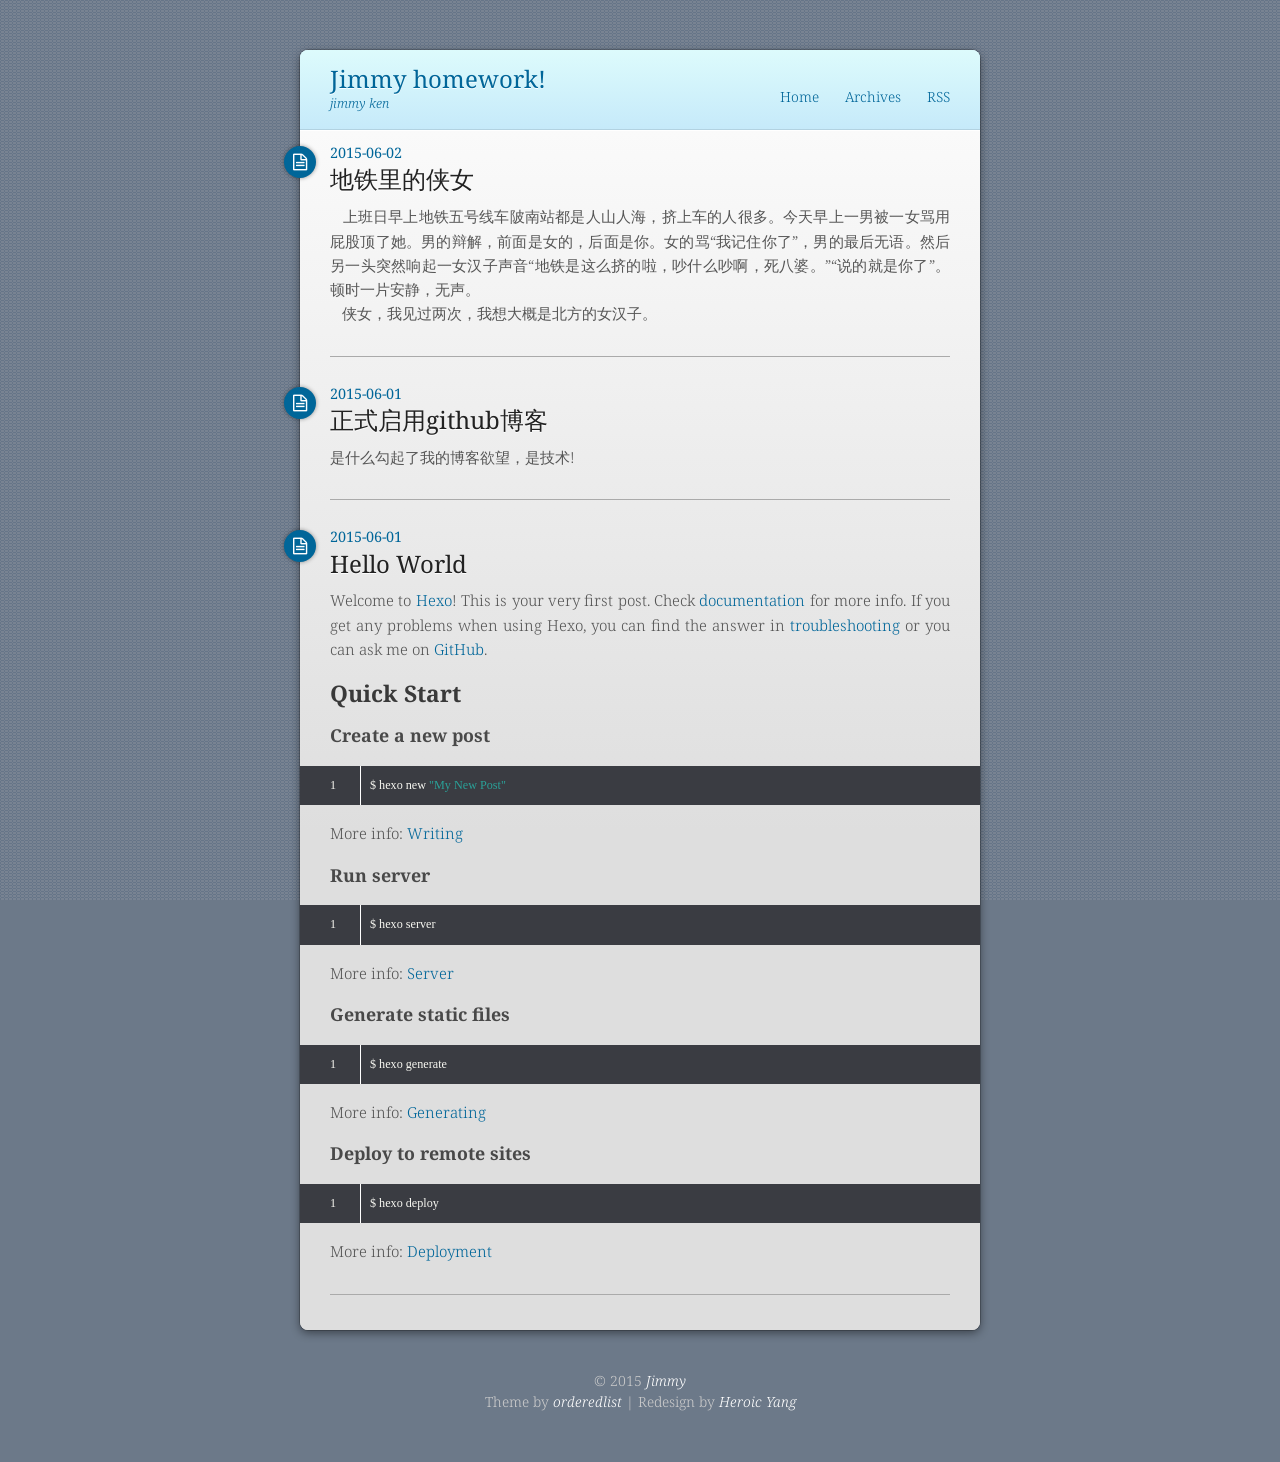
==== index.html @ 1a95dfa6 "Site updated: 2015-06-02 09:04:54" ====
<!DOCTYPE HTML>
<html>
<head>
  <meta charset="utf-8">
  <meta http-equiv="X-UA-Compatible" content="chrome=1">
  
  <title>Jimmy homework!</title>
  <meta name="viewport" content="width=device-width, initial-scale=1, maximum-scale=1, user-scalable=no">
  
    <meta name="author" content="Jimmy">
  
  
  <meta name="description" content="记录一些点滴">
<meta property="og:type" content="website">
<meta property="og:title" content="Jimmy homework!">
<meta property="og:url" content="http://jimmyken.com/index.html">
<meta property="og:site_name" content="Jimmy homework!">
<meta property="og:description" content="记录一些点滴">
<meta name="twitter:card" content="summary">
<meta name="twitter:title" content="Jimmy homework!">
<meta name="twitter:description" content="记录一些点滴">
  
    <link rel="alternate" href="/atom.xml" title="Jimmy homework!" type="application/atom+xml">
  
  
    <link rel="icon" type="image/x-icon" href="/favicon.ico">
  
  <link rel="stylesheet" href="/css/style.css" type="text/css">
  <!--[if lt IE 9]><script src="//html5shiv.googlecode.com/svn/trunk/html5.js"></script><![endif]-->
  
</head>

<body>
  <div class="wrapper">
    <header id="header">
  <div class="title">
    <h1><a href="/">Jimmy homework!</a></h1>
    <p><a href="/">jimmy ken</a></p>
  </div>
  <nav class="nav">
    <ul>
      
        <li><a href="/">Home</a></li>
      
        <li><a href="/archives">Archives</a></li>
      
      
        <li><a href="/atom.xml">RSS</a></li>
      
    </ul>
    <div class="clearfix"></div>
  </nav>
  <div class="clearfix"></div>
</header>
    <div class="content">




  
    <article class="post">
  <header>
    
      <div class="icon"></div>
      <a href="/2015/06/02/地铁里的侠女/">
  <time datetime="2015-06-02T00:57:56.000Z">
    2015-06-02
  </time>
</a>
    
    
  
    <h1 class="title"><a href="/2015/06/02/地铁里的侠女/">地铁里的侠女</a></h1>
  

  </header>
  
  <div class="entry">
    
      <p>   上班日早上地铁五号线车陂南站都是人山人海，挤上车的人很多。今天早上一男被一女骂用屁股顶了她。男的辩解，前面是女的，后面是你。女的骂“我记住你了”，男的最后无语。然后另一头突然响起一女汉子声音“地铁是这么挤的啦，吵什么吵啊，死八婆。”“说的就是你了”。顿时一片安静，无声。<br>   侠女，我见过两次，我想大概是北方的女汉子。</p>

    
  </div>
  <footer class="end-sep">
    
      
      
    
    <div class="clearfix"></div>
  </footer>
</article>


  
    <article class="post">
  <header>
    
      <div class="icon"></div>
      <a href="/2015/06/01/正式启用github博客/">
  <time datetime="2015-06-01T10:17:54.000Z">
    2015-06-01
  </time>
</a>
    
    
  
    <h1 class="title"><a href="/2015/06/01/正式启用github博客/">正式启用github博客</a></h1>
  

  </header>
  
  <div class="entry">
    
      <p>是什么勾起了我的博客欲望，是技术!</p>

    
  </div>
  <footer class="end-sep">
    
      
      
    
    <div class="clearfix"></div>
  </footer>
</article>


  
    <article class="post">
  <header>
    
      <div class="icon"></div>
      <a href="/2015/06/01/hello-world/">
  <time datetime="2015-06-01T08:57:48.000Z">
    2015-06-01
  </time>
</a>
    
    
  
    <h1 class="title"><a href="/2015/06/01/hello-world/">Hello World</a></h1>
  

  </header>
  
  <div class="entry">
    
      <p>Welcome to <a href="http://hexo.io/" target="_blank" rel="external">Hexo</a>! This is your very first post. Check <a href="http://hexo.io/docs/" target="_blank" rel="external">documentation</a> for more info. If you get any problems when using Hexo, you can find the answer in <a href="http://hexo.io/docs/troubleshooting.html" target="_blank" rel="external">troubleshooting</a> or you can ask me on <a href="https://github.com/hexojs/hexo/issues" target="_blank" rel="external">GitHub</a>.</p>
<h2 id="Quick_Start">Quick Start</h2><h3 id="Create_a_new_post">Create a new post</h3><figure class="highlight bash"><table><tr><td class="gutter"><pre><span class="line">1</span><br></pre></td><td class="code"><pre><span class="line">$ hexo new <span class="string">"My New Post"</span></span><br></pre></td></tr></table></figure>
<p>More info: <a href="http://hexo.io/docs/writing.html" target="_blank" rel="external">Writing</a></p>
<h3 id="Run_server">Run server</h3><figure class="highlight bash"><table><tr><td class="gutter"><pre><span class="line">1</span><br></pre></td><td class="code"><pre><span class="line">$ hexo server</span><br></pre></td></tr></table></figure>
<p>More info: <a href="http://hexo.io/docs/server.html" target="_blank" rel="external">Server</a></p>
<h3 id="Generate_static_files">Generate static files</h3><figure class="highlight bash"><table><tr><td class="gutter"><pre><span class="line">1</span><br></pre></td><td class="code"><pre><span class="line">$ hexo generate</span><br></pre></td></tr></table></figure>
<p>More info: <a href="http://hexo.io/docs/generating.html" target="_blank" rel="external">Generating</a></p>
<h3 id="Deploy_to_remote_sites">Deploy to remote sites</h3><figure class="highlight bash"><table><tr><td class="gutter"><pre><span class="line">1</span><br></pre></td><td class="code"><pre><span class="line">$ hexo deploy</span><br></pre></td></tr></table></figure>
<p>More info: <a href="http://hexo.io/docs/deployment.html" target="_blank" rel="external">Deployment</a></p>

    
  </div>
  <footer class="end-sep">
    
      
      
    
    <div class="clearfix"></div>
  </footer>
</article>


  

  <nav id="pagination">
  
  
  <div class="clearfix"></div>
</nav>

</div>
  </div>
  <footer id="footer"><div class="copyright">
  
  &copy; 2015 <a href="/">Jimmy</a>
  
</div>
<div class="theme-copyright">
  Theme by <a href="https://github.com/orderedlist" target="_blank">orderedlist</a>
   | 
  Redesign by <a href="http://heroicyang.com/" target="_blank">Heroic Yang</a>
</div>
<div class="clearfix"></div></footer>
  <script src="//ajax.googleapis.com/ajax/libs/jquery/1.8/jquery.min.js"></script>
<script src="/js/scale.fix.js"></script>
<script src="/js/jquery.imagesloaded.min.js"></script>
<script src="/js/gallery.js"></script>




<link rel="stylesheet" href="/fancybox/jquery.fancybox.css" media="screen" type="text/css">
<script src="/fancybox/jquery.fancybox.pack.js"></script>
<script type="text/javascript">
  (function($){
    $('.fancybox').fancybox();
  })(jQuery);
</script>

</body>
</html>
---- css/style.css ----
@import url("https://fonts.googleapis.com/css?family=Droid+Serif:400italic,700italic,400,700");
@font-face {
  font-family: 'FontAwesome';
  font-style: normal;
  font-weight: normal;
  src: url("fonts/fontawesome-webfont.eot?#iefix") format('embedded-opentype'), url("fonts/fontawesome-webfont.woff") format('woff'), url("fonts/fontawesome-webfont.ttf") format('truetype'), url("fonts/fontawesome-webfont.svg#FontAwesomeRegular") format('svg');
}
html {
  background: #6c7989;
  background: #6c7989 -webkit-linear-gradient(#6c7989, #434b55) fixed;
  background: #6c7989 -moz-linear-gradient(#6c7989, #434b55) fixed;
  background: #6c7989 -o-linear-gradient(#6c7989, #434b55) fixed;
  background: #6c7989 -ms-linear-gradient(#6c7989, #434b55) fixed;
  background: #6c7989 linear-gradient(#6c7989, #434b55) fixed;
  background-image: url("images/checker.png");
}
body {
  padding: 50px 0;
  margin: 0;
  font: 1em/1.5 "Droid Serif", Helvetica Neue, Helvetica, Arial, sans-serif;
  color: #555;
  font-weight: 300;
}
.wrapper {
  width: 680px;
  margin: 0 auto;
  background: #dedede;
  -webkit-border-radius: 8px;
  border-radius: 8px;
  -webkit-box-shadow: rgba(0,0,0,0.2) 0 0 0 1px, rgba(0,0,0,0.45) 0 3px 10px;
  box-shadow: rgba(0,0,0,0.2) 0 0 0 1px, rgba(0,0,0,0.45) 0 3px 10px;
}
header,
section,
footer {
  display: block;
}
a {
  color: #069;
  text-decoration: none;
}
p {
  margin: 0 0 20px;
  padding: 0;
}
strong {
  color: #222;
  font-weight: 700;
}
.content {
  background: -webkit-linear-gradient(#fafafa, #dedede 700px);
  background: -moz-linear-gradient(#fafafa, #dedede 700px);
  background: -o-linear-gradient(#fafafa, #dedede 700px);
  background: -ms-linear-gradient(#fafafa, #dedede 700px);
  background: linear-gradient(#fafafa, #dedede 700px);
  -webkit-border-radius: 0 0 8px 8px;
  border-radius: 0 0 8px 8px;
  border-top: 1px solid #fff;
}
.clearfix {
  zoom: 1;
}
.clearfix:before,
.clearfix:after {
  content: "";
  display: table;
}
.clearfix:after {
  clear: both;
}
#header {
  -webkit-border-radius: 8px 8px 0 0;
  border-radius: 8px 8px 0 0;
  background: #c6eafa -webkit-linear-gradient(#ddfbfc, #c6eafa);
  background: #c6eafa -moz-linear-gradient(#ddfbfc, #c6eafa);
  background: #c6eafa -o-linear-gradient(#ddfbfc, #c6eafa);
  background: #c6eafa -ms-linear-gradient(#ddfbfc, #c6eafa);
  background: #c6eafa linear-gradient(#ddfbfc, #c6eafa);
  position: relative;
  padding: 15px 30px;
  border-bottom: 1px solid #b2d2e1;
}
#header .title {
  float: left;
}
#header .nav {
  float: right;
  font-size: 0.875em;
  font-family: "Droid Serif", Helvetica Neue, Helvetica, Arial, sans-serif;
  line-height: 2.5em;
}
#header .nav ul {
  list-style: none;
}
#header .nav ul li {
  float: left;
  margin-left: 26px;
}
#header h1 {
  margin: 0;
  padding: 0;
  font-size: 1.5em;
  font-weight: normal;
  line-height: 1.2;
  color: #069;
  text-shadow: rgba(255,255,255,0.9) 0 1px 0;
}
#header.without-description h1 {
  margin: 10px 0;
}
#header p {
  margin: 0;
  color: #61778b;
  width: 300px;
  font-size: 0.8125em;
  font-style: italic;
}
article {
  padding: 15px 30px;
  position: relative;
}
article.page .icon {
  display: none;
}
article.post .icon:before {
  content: '\f0f6';
}
article.photo .icon:before {
  content: '\f030';
}
article.link .icon:before {
  content: '\f0c1';
}
article .gallery {
  margin: 0 -30px 16px;
  overflow: hidden;
  position: relative;
}
article .gallery:hover .control {
  opacity: 1;
  -ms-filter: none;
  filter: none;
}
article .gallery:hover img {
  -webkit-transform: scale(1.1, 1.1);
  -moz-transform: scale(1.1, 1.1);
  -o-transform: scale(1.1, 1.1);
  -ms-transform: scale(1.1, 1.1);
  transform: scale(1.1, 1.1);
  -webkit-transition: all 0.8s;
  -moz-transition: all 0.8s;
  -o-transition: all 0.8s;
  -ms-transition: all 0.8s;
  transition: all 0.8s;
}
@media screen and (max-width: 580px) {
  article .gallery:hover img {
    -webkit-transform: none;
    -moz-transform: none;
    -o-transform: none;
    -ms-transform: none;
    transform: none;
    -webkit-transition: none;
    -moz-transition: none;
    -o-transition: none;
    -ms-transition: none;
    transition: none;
  }
}
article .gallery img {
  min-width: 100%;
  max-width: 100%;
  height: auto;
  position: absolute;
  top: 0;
  left: 0;
  opacity: 0;
  -ms-filter: "progid:DXImageTransform.Microsoft.Alpha(Opacity=0)";
  filter: alpha(opacity=0);
  -webkit-transition: all 0.8s;
  -moz-transition: all 0.8s;
  -o-transition: all 0.8s;
  -ms-transition: all 0.8s;
  transition: all 0.8s;
}
article .gallery .control {
  opacity: 0;
  -ms-filter: "progid:DXImageTransform.Microsoft.Alpha(Opacity=0)";
  filter: alpha(opacity=0);
  -webkit-transition: 0.3s;
  -moz-transition: 0.3s;
  -o-transition: 0.3s;
  -ms-transition: 0.3s;
  transition: 0.3s;
}
article .gallery .prev,
article .gallery .next {
  position: absolute;
  top: 0;
  width: 50%;
  height: 100%;
  cursor: pointer;
}
article .gallery .prev:before,
article .gallery .next:before {
  position: absolute;
  font: 24px/1 FontAwesome;
  text-align: center;
  width: 24px;
  text-shadow: 0 0 15px rgba(0,0,0,0.5);
  color: #fff;
  margin-top: -12px;
  top: 50%;
}
article .gallery .prev {
  left: 0;
}
article .gallery .prev:before {
  content: '\f053';
  left: 10px;
}
article .gallery .next {
  right: 0;
}
article .gallery .next:before {
  content: '\f054';
  right: 10px;
}
article header {
  -webkit-border-radius: 0;
  border-radius: 0;
  background: none;
  position: relative;
  padding: 0;
  border-bottom: 0;
  margin-bottom: 10px;
}
article header .icon {
  width: 32px;
  height: 32px;
  position: absolute;
  top: 0px;
  left: 0px;
  margin-left: -46px;
  color: #fff;
  background: #069;
  -webkit-border-radius: 100em;
  border-radius: 100em;
  -webkit-box-shadow: 0 0 4px rgba(0,0,0,0.4);
  box-shadow: 0 0 4px rgba(0,0,0,0.4);
}
@media screen and (max-width: 600px) {
  article header .icon {
    display: none;
  }
}
article header .icon:before {
  position: absolute;
  font: 20px FontAwesome;
  top: 6px;
  left: 0;
  width: 32px;
  text-align: center;
}
article header time {
  font: 0.9em "Droid Serif", Helvetica Neue, Helvetica, Arial, sans-serif;
  margin-bottom: 5px;
  display: block;
  line-height: 1;
}
article header .title {
  font-size: 1.5em;
  font-weight: normal;
  line-height: 1.2;
  margin: 0;
  padding: 0;
  text-shadow: rgba(255,255,255,0.9) 0 1px 0;
}
article header .title a {
  color: #222;
}
article header .title a:hover {
  color: #069;
}
article .entry {
  font-size: 0.95em;
  text-align: justify;
  line-height: 1.6;
}
article .entry h1,
article .entry h2,
article .entry h3,
article .entry h4,
article .entry h5,
article .entry h6 {
  color: #222;
  padding: 0;
  margin: 0 0 20px;
  line-height: 1.2;
}
article .entry p,
article .entry ul,
article .entry ol,
article .entry table,
article .entry dl {
  margin: 0 0 20px;
}
article .entry p {
  white-space: pre-wrap;
  word-wrap: break-word;
}
article .entry h1,
article .entry h2,
article .entry h3 {
  line-height: 1.1;
}
article .entry h1 {
  font-size: 1.75em;
}
article .entry h2 {
  color: #393939;
}
article .entry h3,
article .entry h4,
article .entry h5,
article .entry h6 {
  color: #494949;
}
article .entry blockquote {
  margin: 0 -30px 20px;
  padding: 15px 20px 1px 40px;
  font-style: italic;
  background: #ccc;
  background: rgba(0,0,0,0.06);
  color: #222;
}
article .entry img,
article .entry video {
  max-width: 98%;
  -webkit-border-radius: 3px;
  border-radius: 3px;
  padding: 5px;
  background: #fff;
  -webkit-box-shadow: 0 0 8px #aaa;
  box-shadow: 0 0 8px #aaa;
}
article .entry img.nstyle,
article .entry video.nstyle {
  -webkit-border-radius: 0;
  border-radius: 0;
  padding: 0;
  background: none;
  -webkit-box-shadow: none;
  box-shadow: none;
}
article .entry iframe {
  max-width: 98%;
}
article .entry .caption {
  display: block;
  margin-top: 5px;
  color: #aaa;
  position: relative;
  font-size: 0.9em;
  padding-left: 25px;
}
article .entry .caption:before {
  content: '\f040';
  position: absolute;
  font: 1.3em FontAwesome;
  position: absolute;
  left: 0;
  top: 3px;
}
article .entry code,
article .entry pre {
  font-family: Monaco, Bitstream Vera Sans Mono, Lucida Console, Terminal;
  color: #333;
  font-size: 0.8em;
  overflow-x: scroll;
}
article .entry code {
  font-size: 0.8em;
}
article .entry pre {
  padding: 10px 30px;
  background: #3a3c42;
  color: #f8f8f2;
  margin: 0 -30px 16px;
}
@media screen and (max-width: 580px) {
  article .entry pre {
    margin: 0 -20px 16px;
    padding: 10px 20px;
  }
}
article .entry pre code {
  color: #f8f8f2;
}
li article .entry pre {
  margin-left: -60px;
  padding-left: 60px;
}
article .entry .gist article {
  padding: 10px;
}
article .entry .gist table {
  margin: 0;
}
article .entry .gist table td {
  border-bottom: 0;
}
article .entry .gist table td.line-numbers {
  font-size: 12px;
}
article .entry .gist pre {
  margin: 0 -10px 16px;
  padding: 10px 20px;
  background: #f8f8f8;
  color: #333;
}
article .entry table {
  width: 100%;
  border-collapse: collapse;
  table-layout: fixed;
}
article .entry th,
article .entry td {
  text-align: left;
  padding: 5px 10px;
  border-bottom: 1px solid #aaa;
}
article .entry dt {
  color: #222;
  font-weight: 700;
}
article .entry th {
  color: #222;
}
article .entry small {
  font-size: 0.7em;
}
article .entry hr {
  border: 0;
  background: #aaa;
  height: 1px;
  margin: 0 0 20px;
}
article .entry .text-lt {
  text-decoration: line-through;
}
article footer {
  font-size: 0.875em;
  border-top: 1px solid #aaa;
  padding: 10px 0 0 0;
  margin-top: 10px;
}
article footer.end-sep {
  border-top: none;
  border-bottom: 1px solid #aaa;
  padding: 0 0 10px 0;
}
article footer a:before {
  font: 1.1em FontAwesome;
  padding-right: 10px;
  vertical-align: middle;
}
article footer a.more-link:before {
  content: '\f054';
}
article footer a.comment-link:before {
  content: '\f075';
}
article footer .categories,
article footer .tags {
  margin: 5px 0;
}
article footer .categories:before,
article footer .tags:before {
  font: 1.1em FontAwesome;
  margin-right: 5px;
}
article footer .categories:before {
  content: '\f07b';
}
article footer .tags:before {
  content: '\f02b';
}
#comment {
  padding: 0 20px 20px;
  overflow-x: hidden;
}
#comment .title {
  font-weight: normal;
  margin-bottom: 15px;
}
#pagination {
  padding-bottom: 20px;
}
#pagination a {
  display: block;
  padding: 5px 10px;
  font-family: "Droid Serif", Helvetica Neue, Helvetica, Arial, sans-serif;
  background: #069;
  color: #fff;
  text-decoration: none;
}
#pagination .prev {
  float: left;
}
#pagination .prev:before {
  content: '\f053';
  padding-right: 10px;
  font-family: FontAwesome;
}
#pagination .next {
  float: right;
}
#pagination .next:after {
  content: '\f054';
  padding-left: 10px;
  font-family: FontAwesome;
}
.archives-title {
  font-weight: normal;
  font-size: 1.4em;
  margin-bottom: 10px;
  padding: 0 30px;
  text-shadow: 0 0 1px #fff;
}
.archives-title:before {
  font-family: FontAwesome;
  content: '\f073';
  margin-right: 10px;
}
.archives-title.tag:before {
  content: '\f02b';
}
.archives-title.category:before {
  content: '\f07b';
}
.archives-wrapper:last-child {
  padding-bottom: 10px;
}
.archives-wrapper .archives-year > a {
  color: #555;
}
.archives-wrapper .archives > article {
  padding-top: 0;
  padding-bottom: 0;
}
.archives-wrapper .archives > article header .title {
  font-size: 1.1em;
}
#footer {
  width: 680px;
  margin: 20px auto 0;
  padding: 20px 0 0;
  font-size: 0.875em;
  color: #ccc;
  overflow: hidden;
  text-align: center;
}
#footer a {
  color: #fff;
  font-style: italic;
}
@media screen and (max-width: 740px) {
  body {
    padding: 0;
  }
  .wrapper {
    -webkit-border-radius: 0;
    border-radius: 0;
    -webkit-box-shadow: none;
    box-shadow: none;
    width: 100%;
  }
  #footer {
    -webkit-border-radius: 0;
    border-radius: 0;
    margin: 0 auto;
    padding: 10px;
    width: auto;
    text-align: left;
  }
}
@media screen and (max-width: 580px) {
  #header {
    padding: 15px 20px;
  }
  #header .title {
    float: none;
  }
  #header .nav ul li {
    margin-left: 10px;
  }
  #header p {
    width: 100%;
  }
  .archives-title {
    padding: 0 20px;
  }
  article {
    padding: 15px 20px;
  }
  article .gallery {
    margin: 0 -20px 16px;
  }
  article .entry blockquote {
    margin: 0 -20px 20px;
  }
}
figure.highlight {
  margin: 0 -30px 16px;
  padding: 0 30px;
  background: #3a3c42;
}
@media screen and (max-width: 580px) {
  figure.highlight {
    margin: 0 -20px 16px;
    padding: 0 20px;
  }
}
figure.highlight pre {
  margin: 0 -30px 0px;
}
@media screen and (max-width: 580px) {
  figure.highlight pre {
    margin: 0 -20px 0px;
  }
}
figure.highlight table {
  margin: 0;
  border-spacing: 0;
}
figure.highlight td {
  padding: 0;
  border-bottom: 0;
}
figure.highlight .gutter {
  width: 40px;
}
@media screen and (max-width: 580px) {
  figure.highlight .gutter {
    display: none;
  }
}
figure.highlight .gutter pre {
  position: relative;
  padding: 10px 0 10px 30px;
  border-right: 1px solid #fff;
  height: 100%;
  width: 30px;
}
pre .comment,
pre .template_comment,
pre .diff .header,
pre .doctype,
pre .pi,
pre .lisp .string,
pre .javadoc {
  color: #93a1a1;
  font-style: italic;
}
pre .keyword,
pre .winutils,
pre .method,
pre .addition,
pre .css .tag,
pre .request,
pre .status,
pre .nginx .title {
  color: #859900;
}
pre .number,
pre .command,
pre .string,
pre .tag .value,
pre .phpdoc,
pre .tex .formula,
pre .regexp,
pre .hexcolor {
  color: #2aa198;
}
pre .title,
pre .localvars,
pre .chunk,
pre .decorator,
pre .built_in,
pre .identifier,
pre .vhdl,
pre .literal,
pre .id {
  color: #268bd2;
}
pre .attribute,
pre .variable,
pre .lisp .body,
pre .smalltalk .number,
pre .constant,
pre .class .title,
pre .parent,
pre .haskell .type {
  color: #b58900;
}
pre .preprocessor,
pre .preprocessor .keyword,
pre .shebang,
pre .symbol,
pre .symbol .string,
pre .diff .change,
pre .special,
pre .attr_selector,
pre .important,
pre .subst,
pre .cdata,
pre .clojure .title {
  color: #cb4b16;
}
pre .deletion {
  color: #dc322f;
}
.gist .highlight {
  background: #fff;
}
.gist .highlight .c {
  color: #998;
  font-style: italic;
}
.gist .highlight .err {
  color: #a61717;
  background-color: #e3d2d2;
}
.gist .highlight .k {
  font-weight: bold;
}
.gist .highlight .o {
  font-weight: bold;
}
.gist .highlight .cm {
  color: #998;
  font-style: italic;
}
.gist .highlight .cp {
  color: #999;
  font-weight: bold;
}
.gist .highlight .c1 {
  color: #998;
  font-style: italic;
}
.gist .highlight .cs {
  color: #999;
  font-weight: bold;
  font-style: italic;
}
.gist .highlight .gd {
  color: #000;
  background-color: #fdd;
}
.gist .highlight .gd .x {
  color: #000;
  background-color: #faa;
}
.gist .highlight .ge {
  font-style: italic;
}
.gist .highlight .gr {
  color: #a00;
}
.gist .highlight .gh {
  color: #999;
}
.gist .highlight .gi {
  color: #000;
  background-color: #dfd;
}
.gist .highlight .gi .x {
  color: #000;
  background-color: #afa;
}
.gist .highlight .go {
  color: #888;
}
.gist .highlight .gp {
  color: #555;
}
.gist .highlight .gs {
  font-weight: bold;
}
.gist .highlight .gu {
  color: #800080;
  font-weight: bold;
}
.gist .highlight .gt {
  color: #a00;
}
.gist .highlight .kc {
  font-weight: bold;
}
.gist .highlight .kd {
  font-weight: bold;
}
.gist .highlight .kn {
  font-weight: bold;
}
.gist .highlight .kp {
  font-weight: bold;
}
.gist .highlight .kr {
  font-weight: bold;
}
.gist .highlight .kt {
  color: #458;
  font-weight: bold;
}
.gist .highlight .m {
  color: #099;
}
.gist .highlight .s {
  color: #d14;
}
.gist .highlight .n {
  color: #333;
}
.gist .highlight .na {
  color: #008080;
}
.gist .highlight .nb {
  color: #0086b3;
}
.gist .highlight .nc {
  color: #458;
  font-weight: bold;
}
.gist .highlight .no {
  color: #008080;
}
.gist .highlight .ni {
  color: #800080;
}
.gist .highlight .ne {
  color: #900;
  font-weight: bold;
}
.gist .highlight .nf {
  color: #900;
  font-weight: bold;
}
.gist .highlight .nn {
  color: #555;
}
.gist .highlight .nt {
  color: #000080;
}
.gist .highlight .nv {
  color: #008080;
}
.gist .highlight .ow {
  font-weight: bold;
}
.gist .highlight .w {
  color: #bbb;
}
.gist .highlight .mf {
  color: #099;
}
.gist .highlight .mh {
  color: #099;
}
.gist .highlight .mi {
  color: #099;
}
.gist .highlight .mo {
  color: #099;
}
.gist .highlight .sb {
  color: #d14;
}
.gist .highlight .sc {
  color: #d14;
}
.gist .highlight .sd {
  color: #d14;
}
.gist .highlight .s2 {
  color: #d14;
}
.gist .highlight .se {
  color: #d14;
}
.gist .highlight .sh {
  color: #d14;
}
.gist .highlight .si {
  color: #d14;
}
.gist .highlight .sx {
  color: #d14;
}
.gist .highlight .sr {
  color: #009926;
}
.gist .highlight .s1 {
  color: #d14;
}
.gist .highlight .ss {
  color: #990073;
}
.gist .highlight .bp {
  color: #999;
}
.gist .highlight .vc {
  color: #008080;
}
.gist .highlight .vg {
  color: #008080;
}
.gist .highlight .vi {
  color: #008080;
}
.gist .highlight .il {
  color: #099;
}
.gist .highlight .gc {
  color: #999;
  background-color: #eaf2f5;
}
.gist .type-csharp .highlight .k {
  color: #00f;
}
.gist .type-csharp .highlight .kt {
  color: #00f;
}
.gist .type-csharp .highlight .nf {
  color: #000;
  font-weight: normal;
}
.gist .type-csharp .highlight .nc {
  color: #2b91af;
}
.gist .type-csharp .highlight .nn {
  color: #000;
}
.gist .type-csharp .highlight .s {
  color: #a31515;
}
.gist .type-csharp .highlight .sc {
  color: #a31515;
}
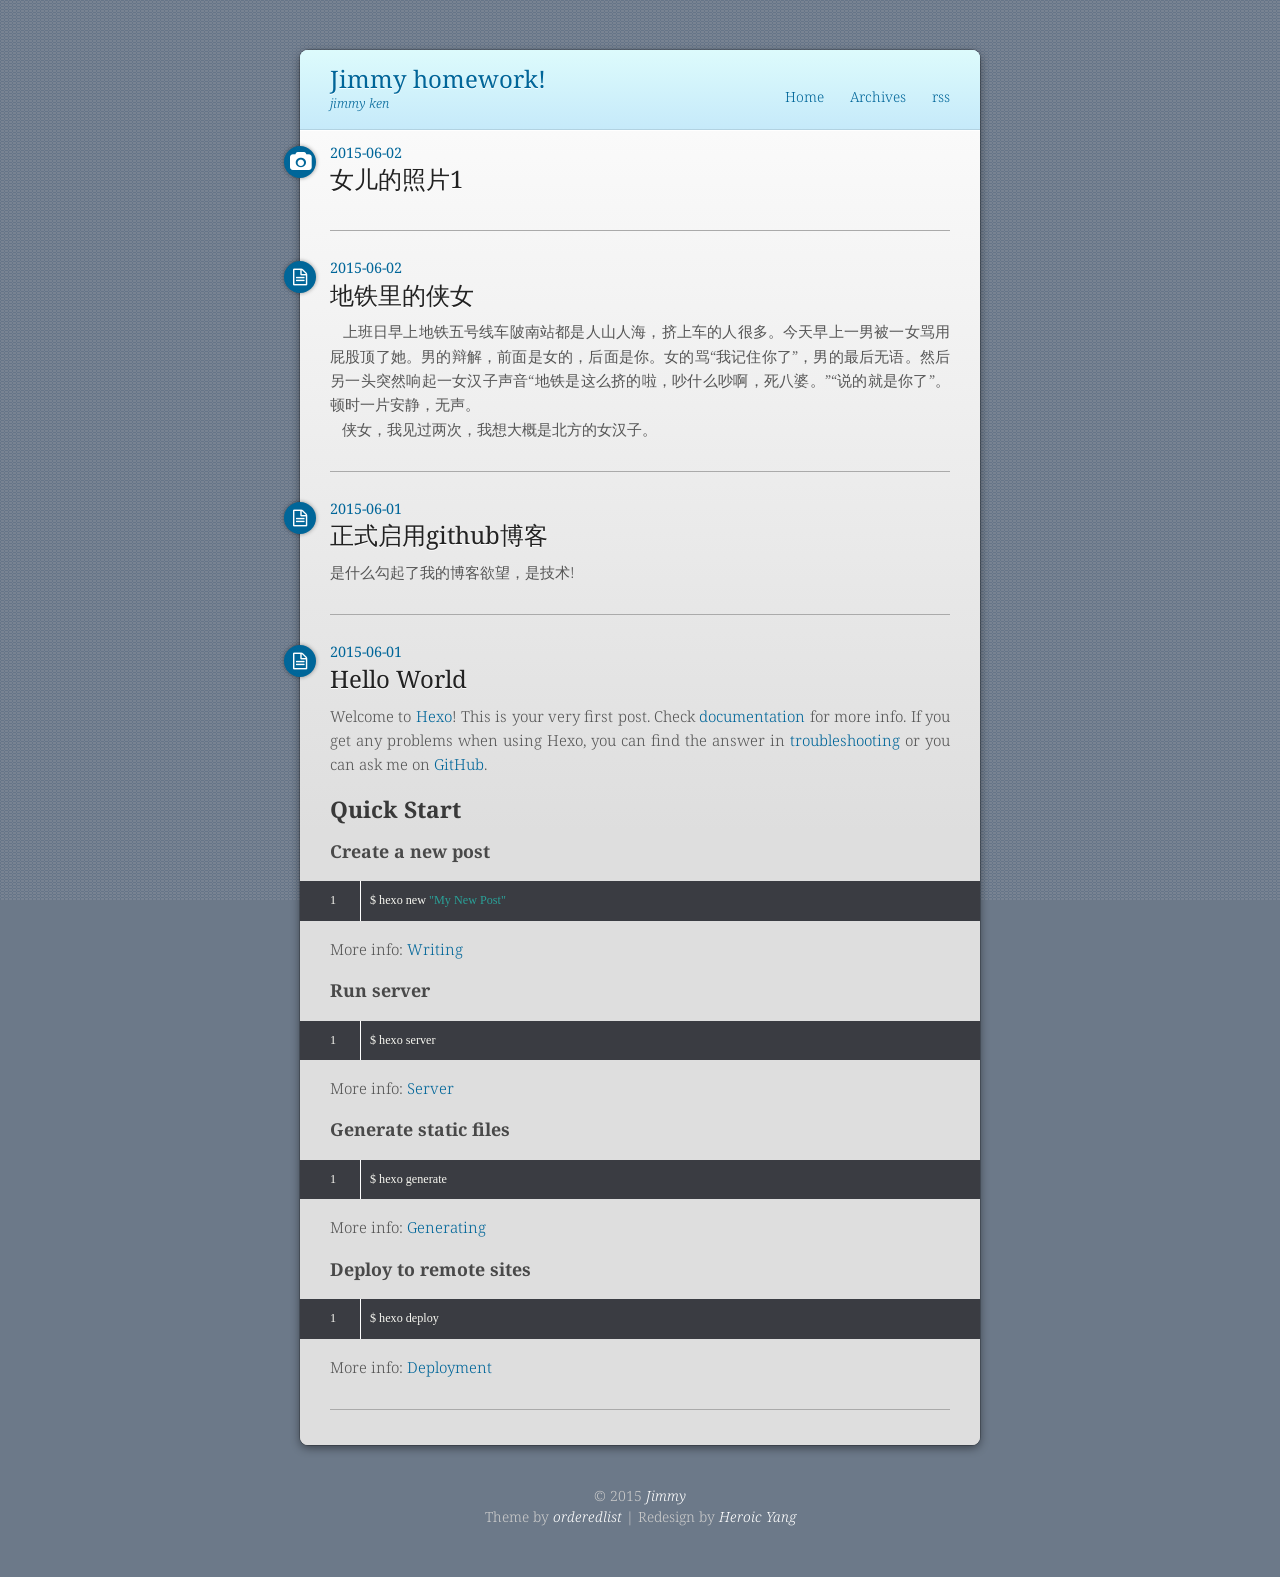
==== commit 62e93532: "Site updated: 2015-06-02 10:08:25" ====
--- a/index.html
+++ b/index.html
@@ -20,8 +20,6 @@
 <meta name="twitter:title" content="Jimmy homework!">
 <meta name="twitter:description" content="记录一些点滴">
   
-    <link rel="alternate" href="/atom.xml" title="Jimmy homework!" type="application/atom+xml">
-  
   
     <link rel="icon" type="image/x-icon" href="/favicon.ico">
   
@@ -44,8 +42,8 @@
       
         <li><a href="/archives">Archives</a></li>
       
-      
-        <li><a href="/atom.xml">RSS</a></li>
+        <li><a href="/atom.xml">rss</a></li>
+      
       
     </ul>
     <div class="clearfix"></div>
@@ -55,6 +53,53 @@
     <div class="content">
 
 
+
+
+  
+    <article class="photo">
+  <header>
+    
+      <div class="icon"></div>
+      <a href="/2015/06/02/女儿的照片1/">
+  <time datetime="2015-06-02T01:39:25.000Z">
+    2015-06-02
+  </time>
+</a>
+    
+    
+  
+    <h1 class="title"><a href="/2015/06/02/女儿的照片1/">女儿的照片1</a></h1>
+  
+
+  </header>
+  
+    <div class="gallery">
+  <div class="photoset">
+    
+      
+        <img src="http://d.pcs.baidu.com/thumbnail/f1a64fddbc8470d26c746f949442b8de?fid=4060428026-250528-340159446278269&time=1433210400&sign=FDTAER-DCb740ccc5511e5e8fedcff06b081203-gV9P2FvKhmk04R15qhj73ShyIko%3D&rt=sh&expires=2h&r=181554258&sharesign=unknown&size=c710_u500&quality=100">
+      
+    
+  </div>
+  <div class="control">
+    <div class="prev"></div>
+    <div class="next"></div>
+  </div>
+</div>
+  
+  <div class="entry">
+    
+      
+    
+  </div>
+  <footer class="end-sep">
+    
+      
+      
+    
+    <div class="clearfix"></div>
+  </footer>
+</article>
 
 
   
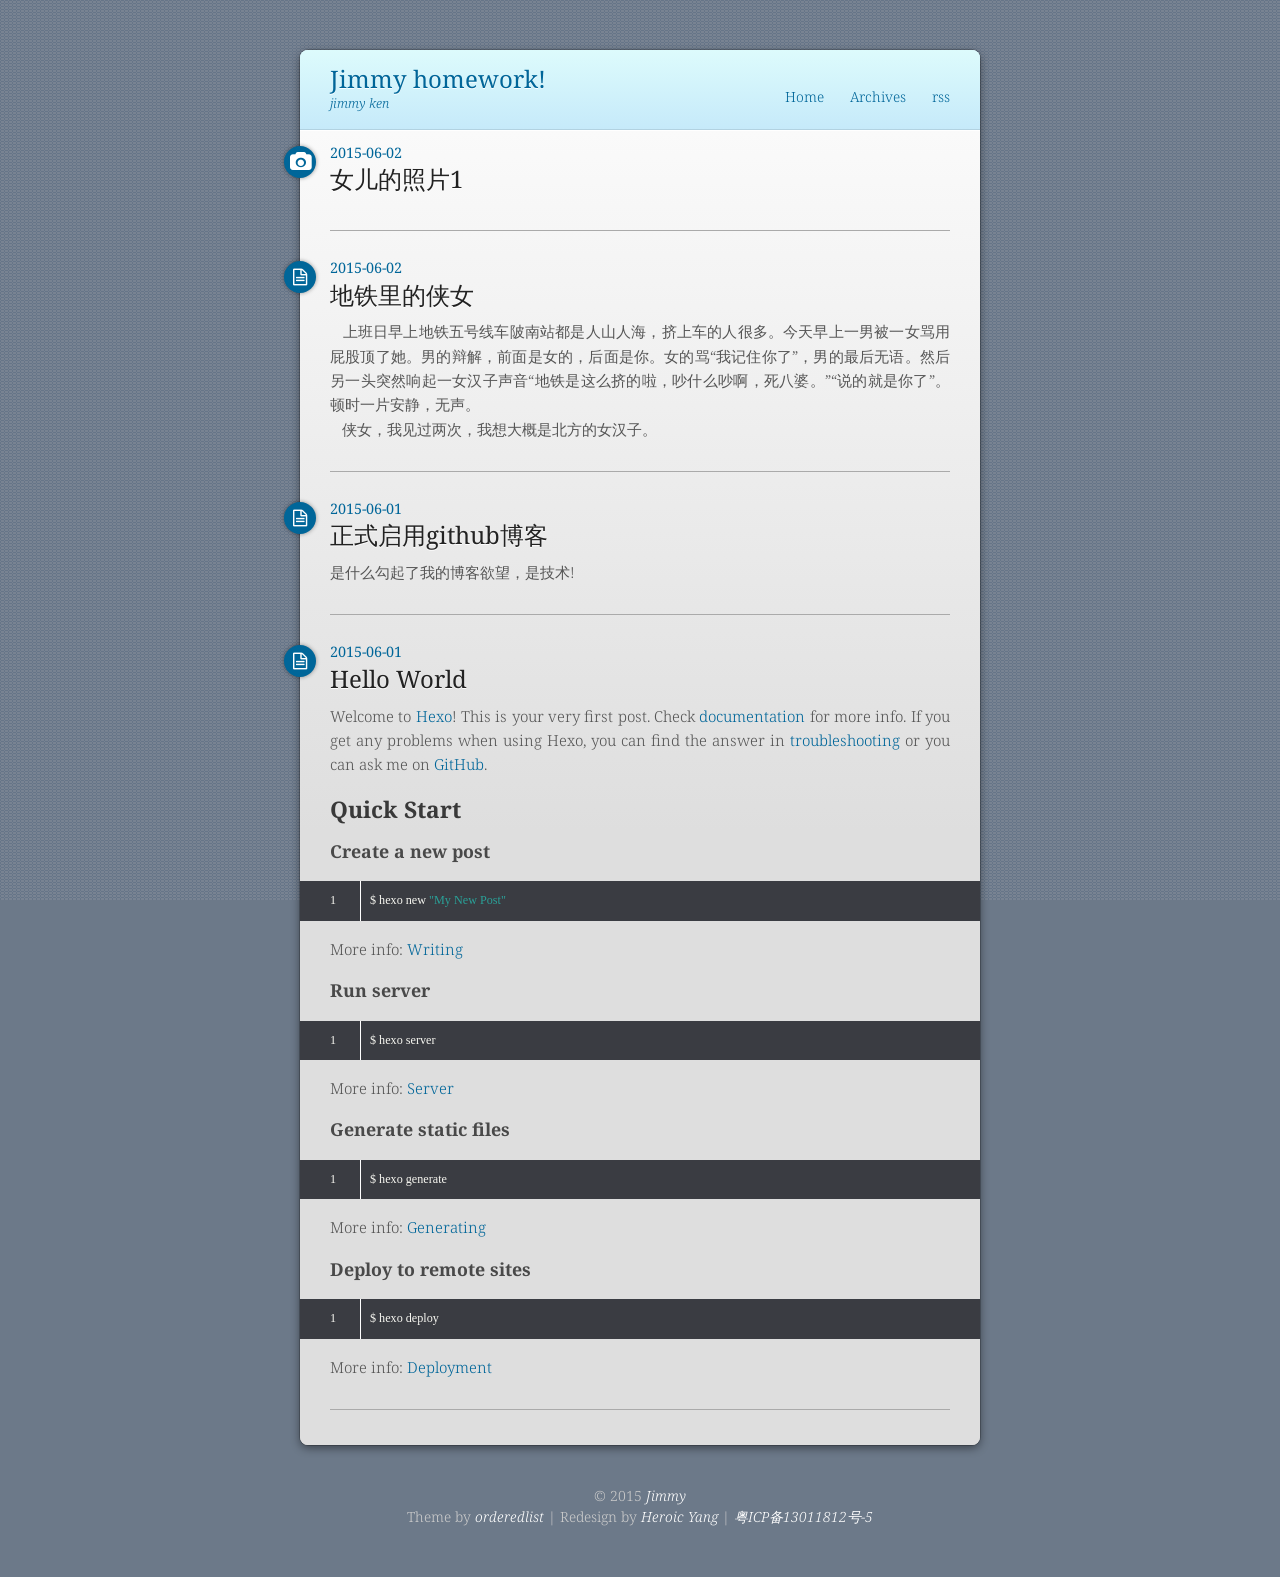
==== commit 4cb167bb: "同步代码备案号" ====
--- a/index.html
+++ b/index.html
@@ -102,6 +102,7 @@
 </article>
 
 
+
   
     <article class="post">
   <header>
@@ -136,6 +137,7 @@
 </article>
 
 
+
   
     <article class="post">
   <header>
@@ -168,6 +170,7 @@
     <div class="clearfix"></div>
   </footer>
 </article>
+
 
 
   
@@ -212,6 +215,7 @@
 </article>
 
 
+
   
 
   <nav id="pagination">
@@ -230,7 +234,9 @@
 <div class="theme-copyright">
   Theme by <a href="https://github.com/orderedlist" target="_blank">orderedlist</a>
    | 
-  Redesign by <a href="http://heroicyang.com/" target="_blank">Heroic Yang</a>
+   Redesign by <a href="http://heroicyang.com/" target="_blank">Heroic Yang</a>
+   |
+   <a href="http://www.miitbeian.gov.cn/" target="_blank">粤ICP备13011812号-5</a>
 </div>
 <div class="clearfix"></div></footer>
   <script src="//ajax.googleapis.com/ajax/libs/jquery/1.8/jquery.min.js"></script>
@@ -250,4 +256,4 @@
 </script>
 
 </body>
-</html>+</html>
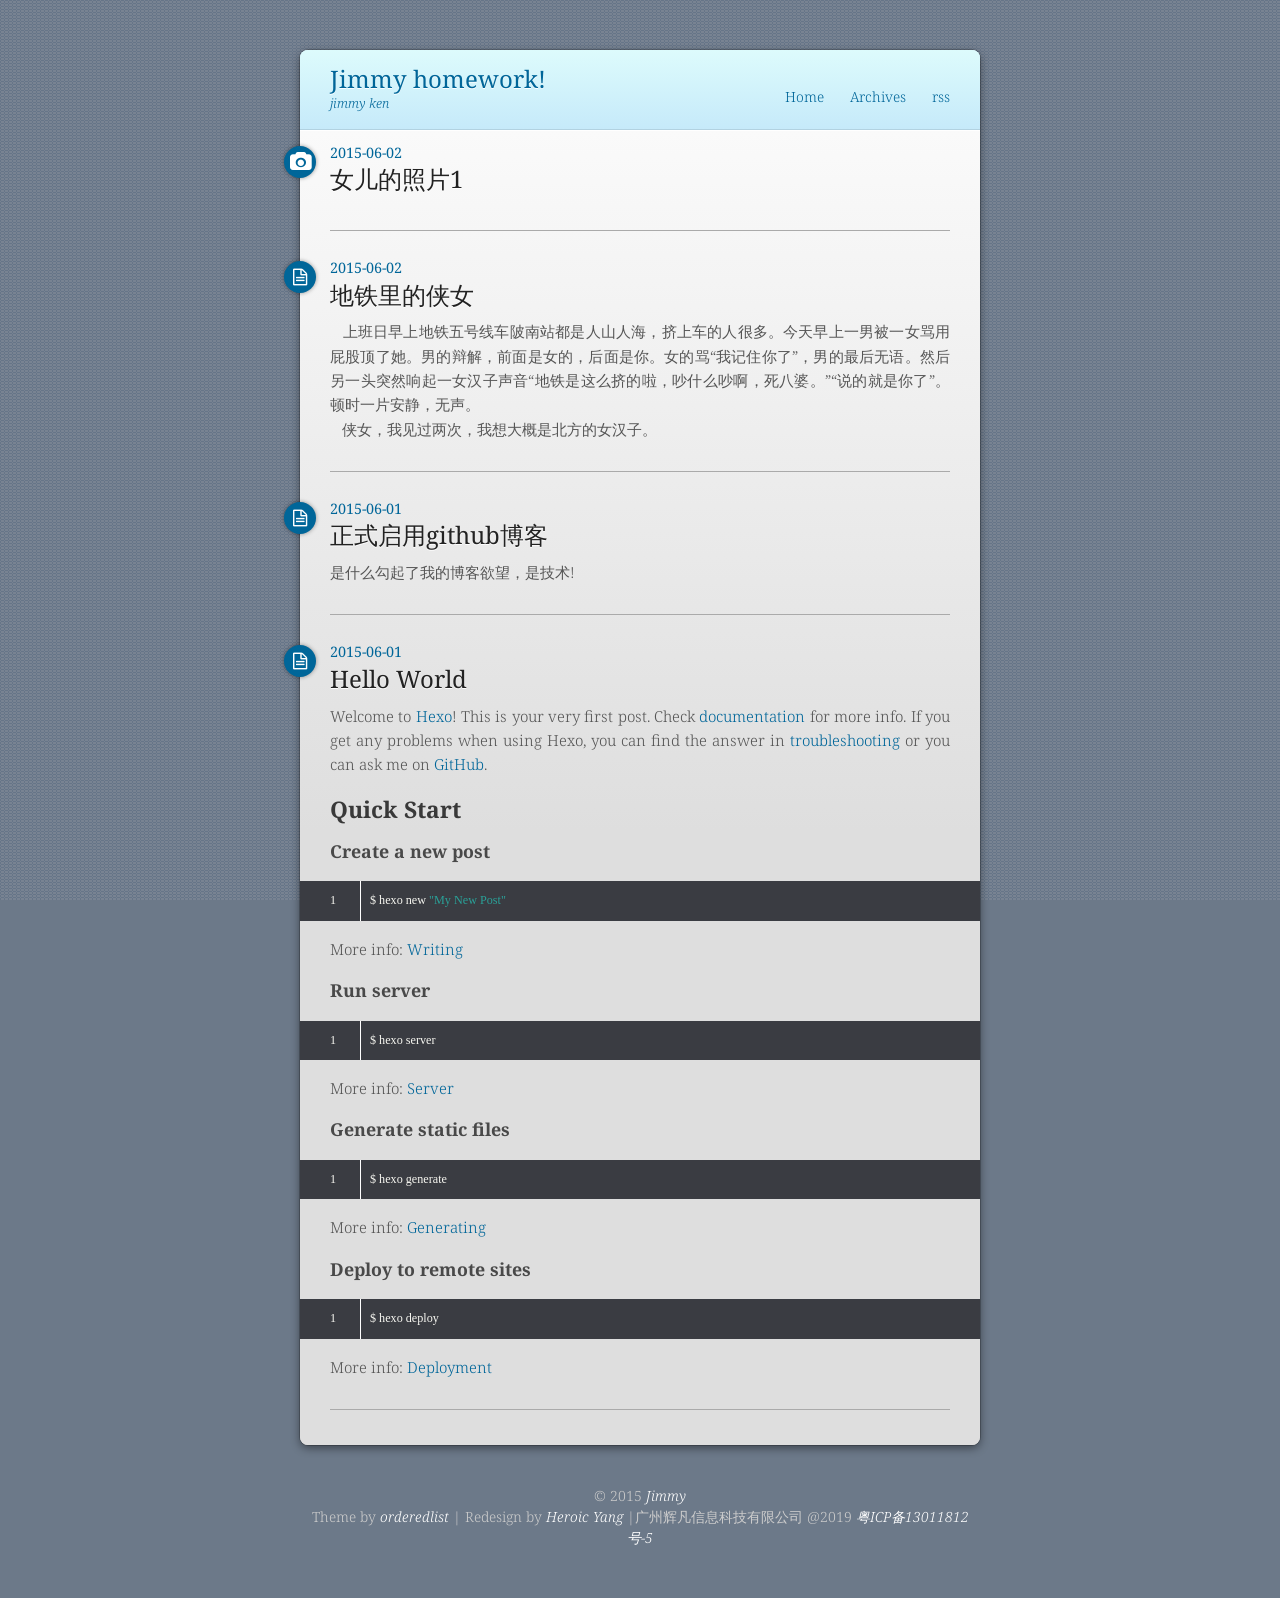
==== commit b88b8435: "Update index.html 增加信息" ====
--- a/index.html
+++ b/index.html
@@ -235,7 +235,7 @@
   Theme by <a href="https://github.com/orderedlist" target="_blank">orderedlist</a>
    | 
    Redesign by <a href="http://heroicyang.com/" target="_blank">Heroic Yang</a>
-   |
+   |广州辉凡信息科技有限公司 @2019
    <a href="http://www.miitbeian.gov.cn/" target="_blank">粤ICP备13011812号-5</a>
 </div>
 <div class="clearfix"></div></footer>
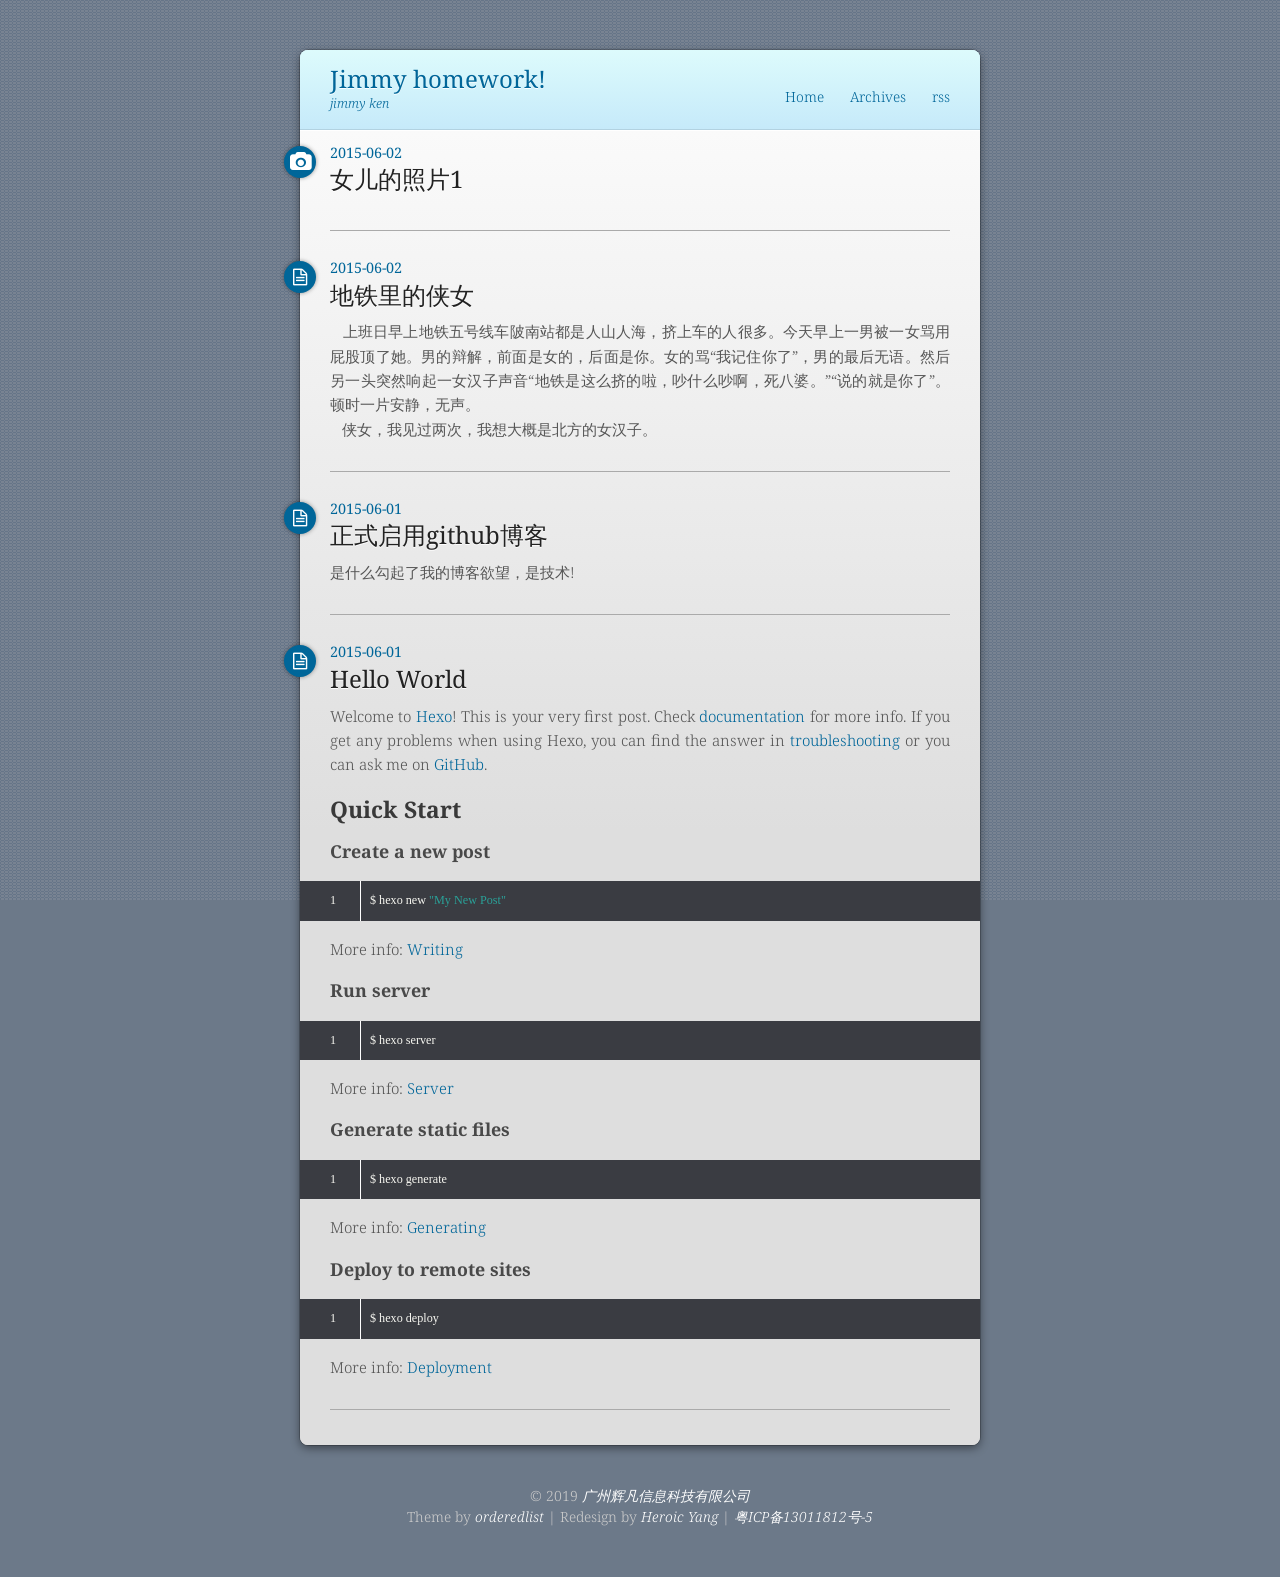
==== commit 0941638f: "Update index.html 更新信息" ====
--- a/index.html
+++ b/index.html
@@ -228,14 +228,14 @@
   </div>
   <footer id="footer"><div class="copyright">
   
-  &copy; 2015 <a href="/">Jimmy</a>
+  &copy; 2019 <a href="#">广州辉凡信息科技有限公司</a>
   
 </div>
 <div class="theme-copyright">
   Theme by <a href="https://github.com/orderedlist" target="_blank">orderedlist</a>
    | 
    Redesign by <a href="http://heroicyang.com/" target="_blank">Heroic Yang</a>
-   |广州辉凡信息科技有限公司 @2019
+   |
    <a href="http://www.miitbeian.gov.cn/" target="_blank">粤ICP备13011812号-5</a>
 </div>
 <div class="clearfix"></div></footer>
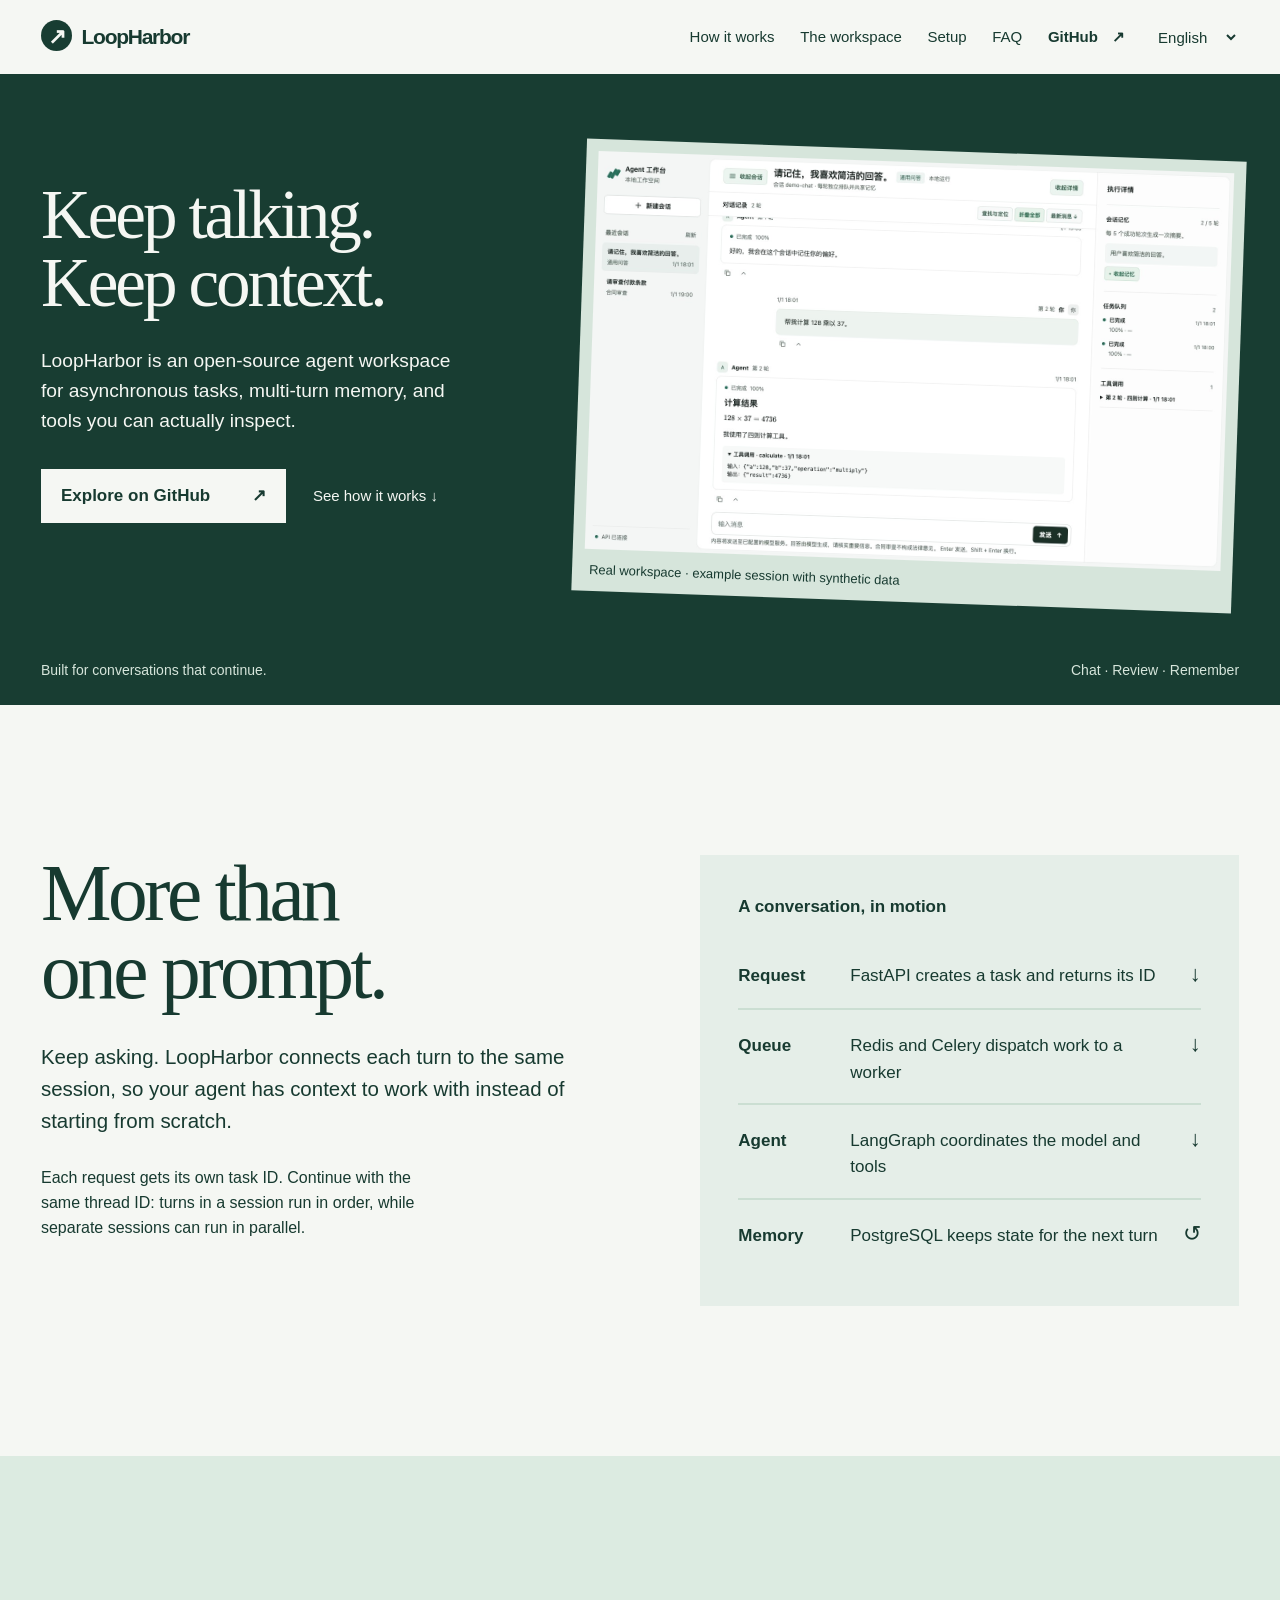
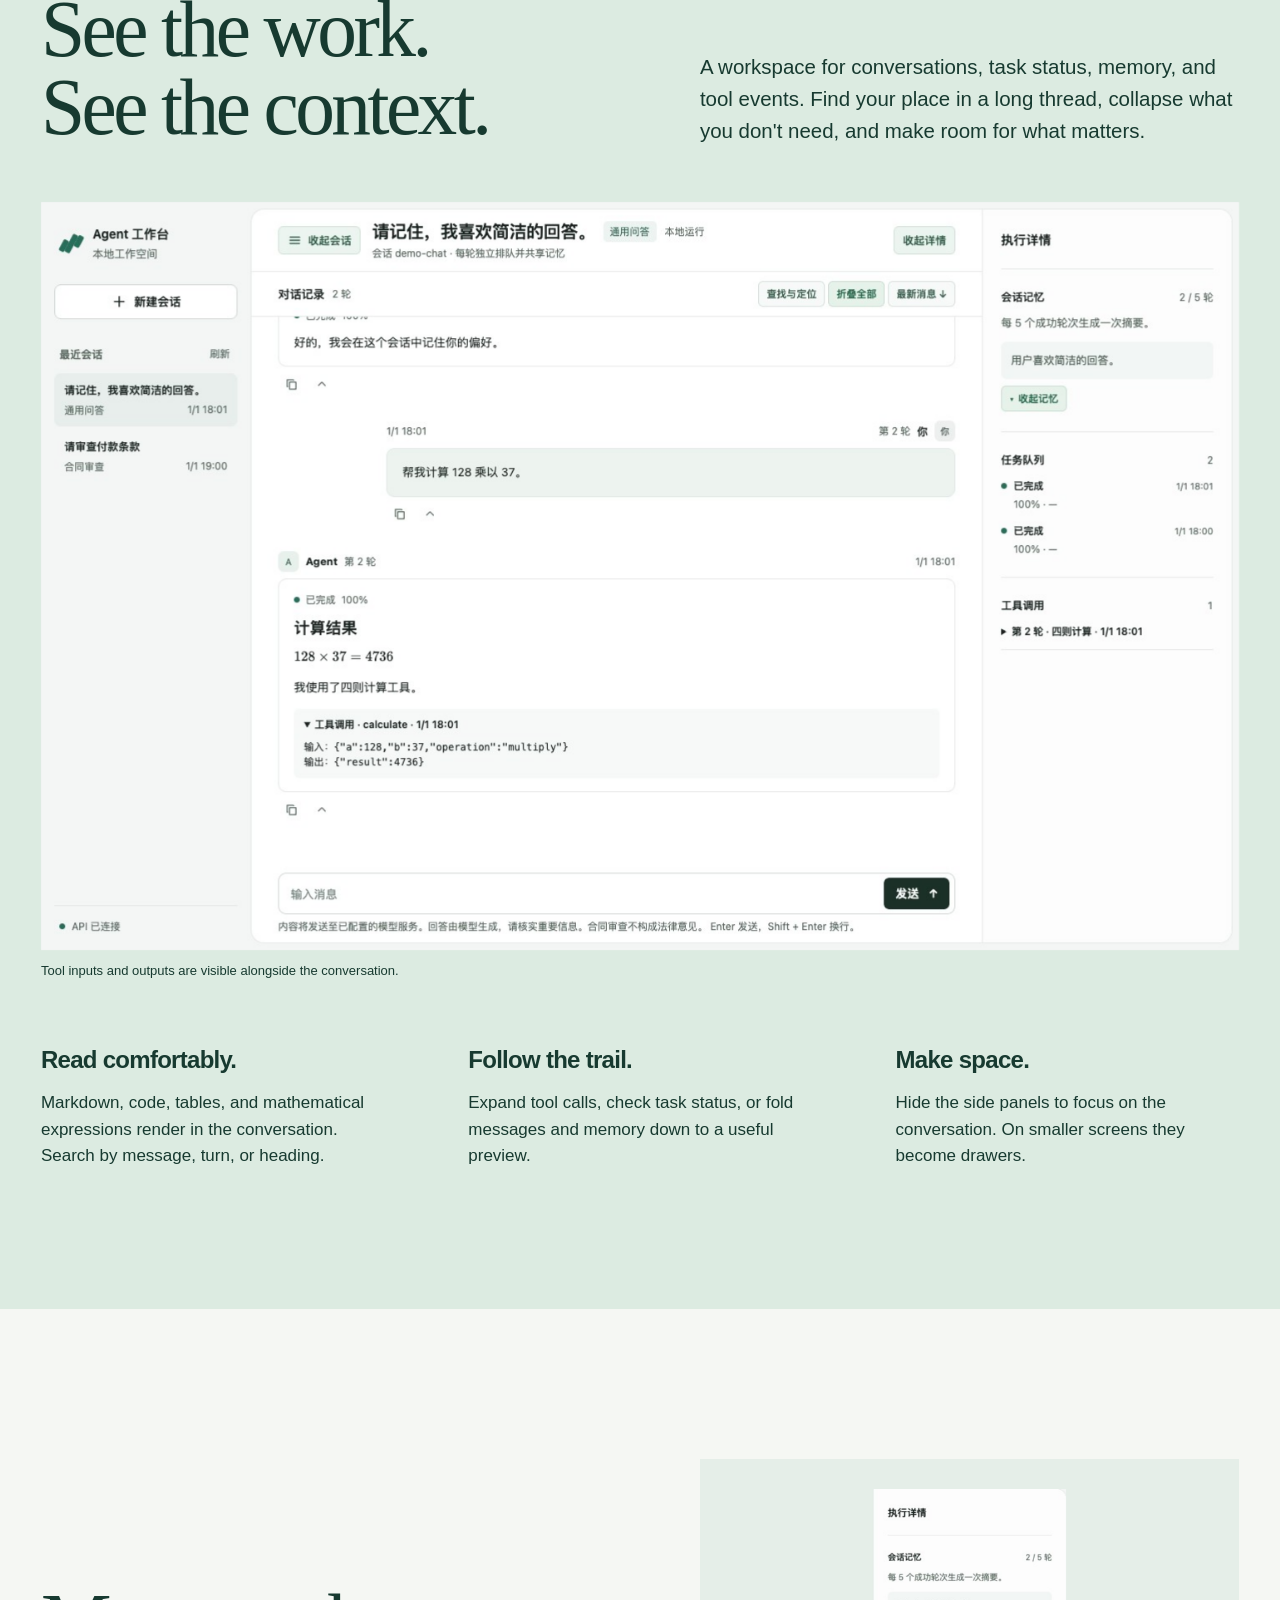
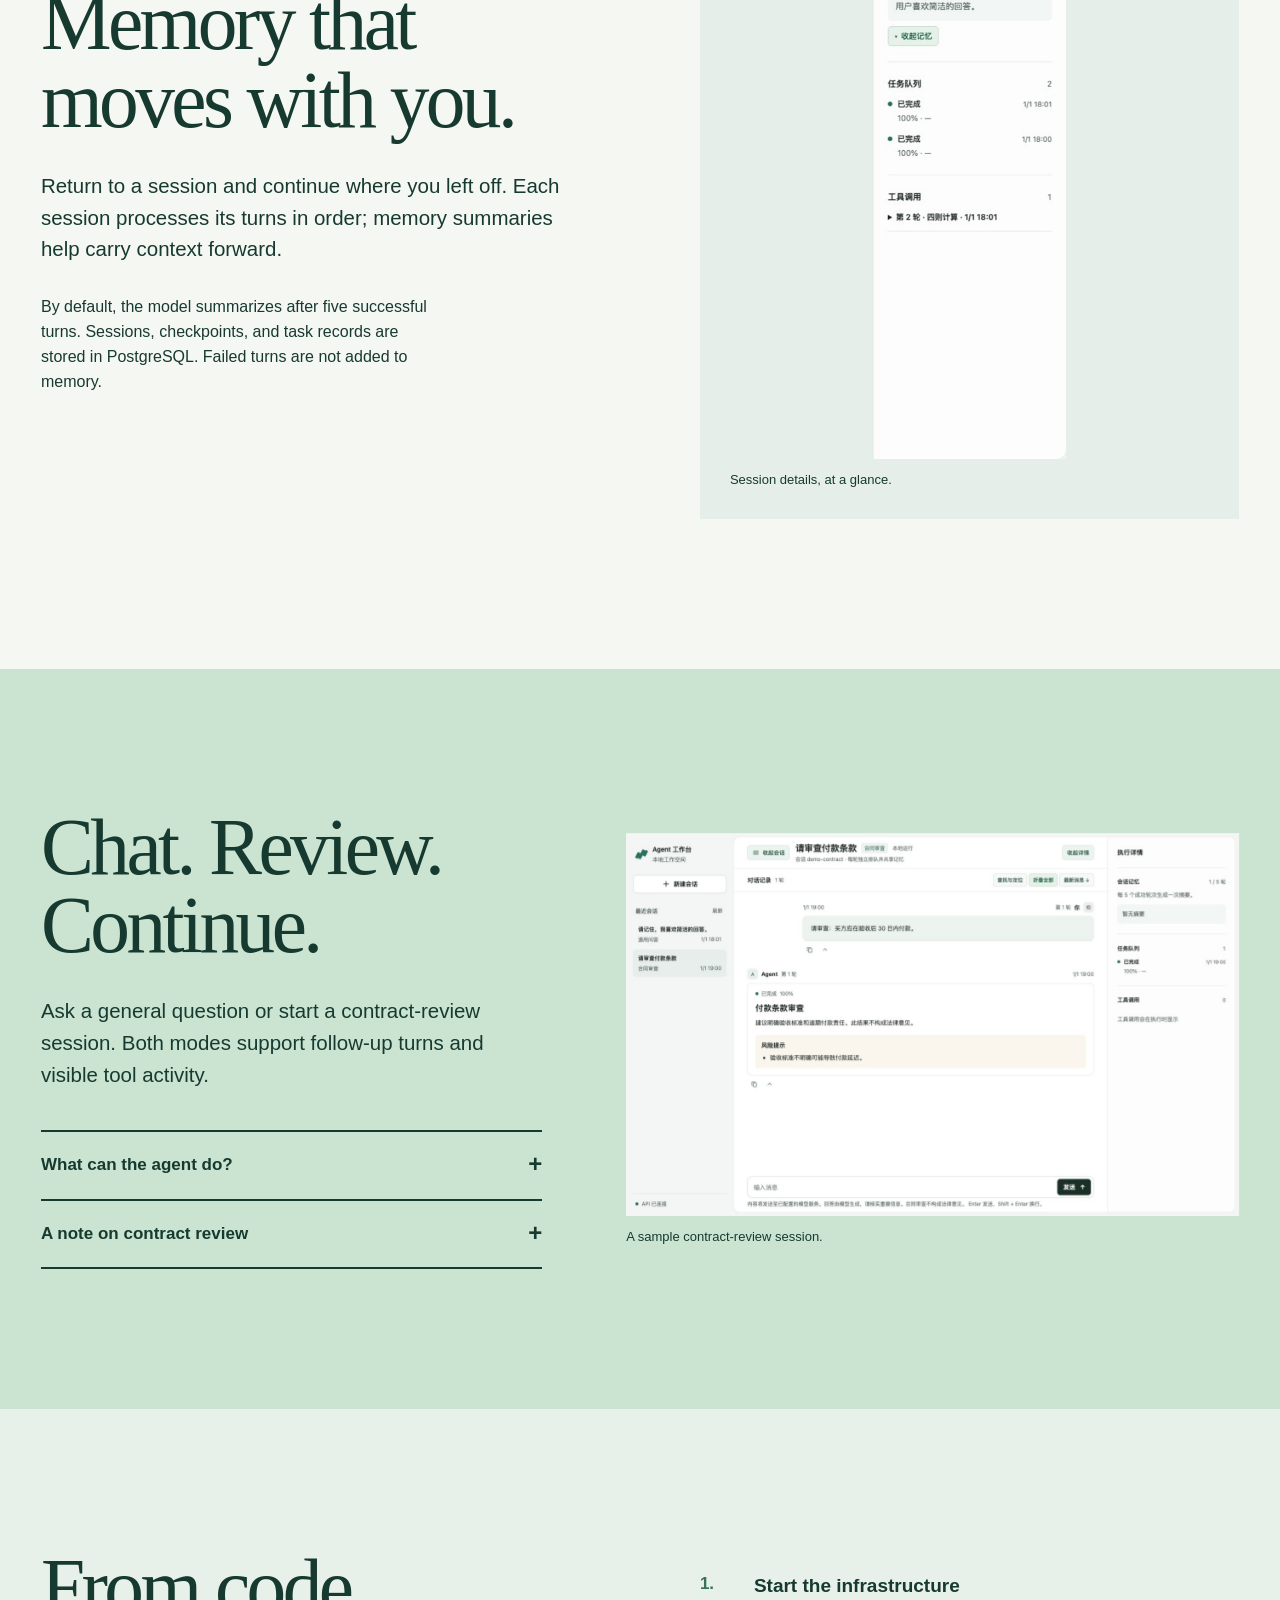
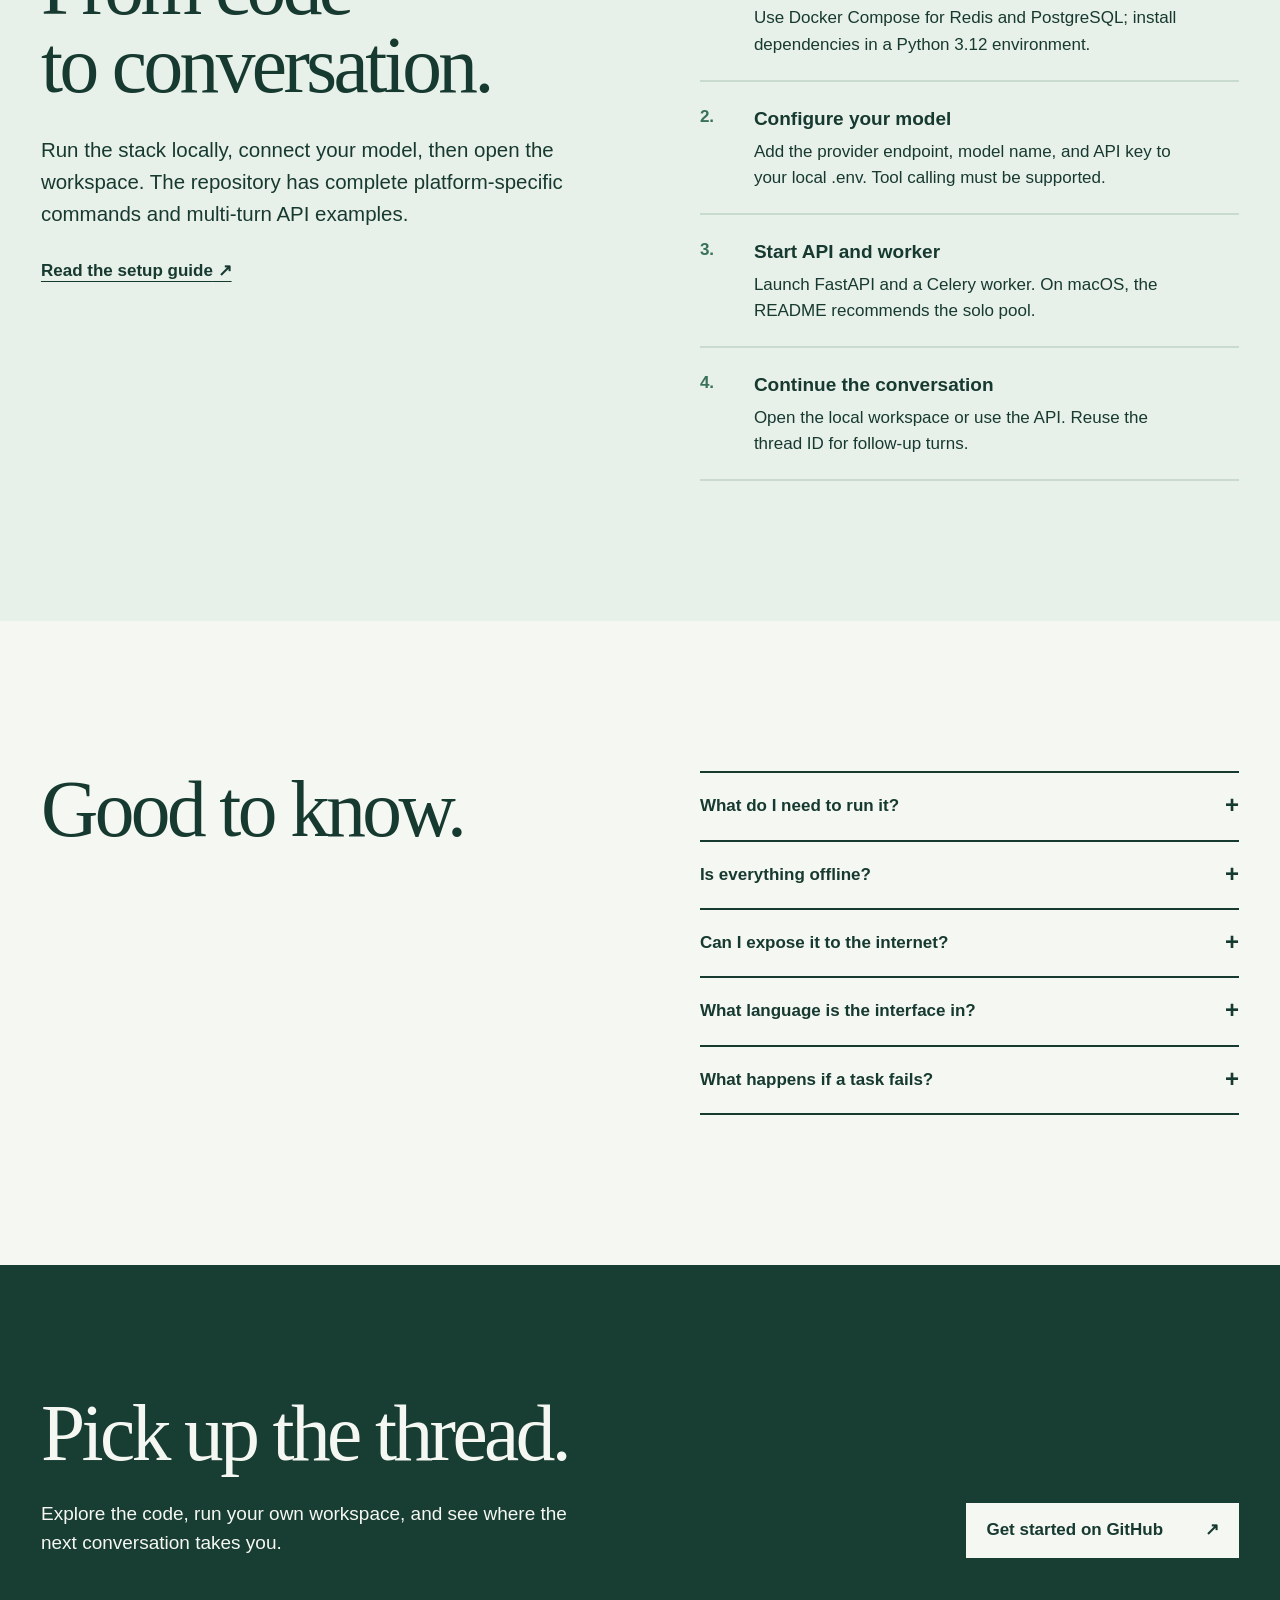
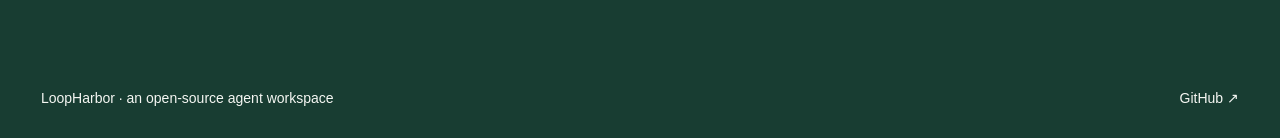
==== commit d8c4e5b0: "增加宣传页面" ====
--- a/index.html
+++ b/index.html
@@ -1,259 +1,146 @@
-<!DOCTYPE HTML>
-<html>
+<!doctype html>
+<html lang="en">
 <head>
   <meta charset="utf-8">
-  <meta http-equiv="X-UA-Compatible" content="chrome=1">
-  
-  <title>Jimmy homework!</title>
-  <meta name="viewport" content="width=device-width, initial-scale=1, maximum-scale=1, user-scalable=no">
-  
-    <meta name="author" content="Jimmy">
-  
-  
-  <meta name="description" content="记录一些点滴">
-<meta property="og:type" content="website">
-<meta property="og:title" content="Jimmy homework!">
-<meta property="og:url" content="http://jimmyken.com/index.html">
-<meta property="og:site_name" content="Jimmy homework!">
-<meta property="og:description" content="记录一些点滴">
-<meta name="twitter:card" content="summary">
-<meta name="twitter:title" content="Jimmy homework!">
-<meta name="twitter:description" content="记录一些点滴">
-  
-  
-    <link rel="icon" type="image/x-icon" href="/favicon.ico">
-  
-  <link rel="stylesheet" href="/css/style.css" type="text/css">
-  <!--[if lt IE 9]><script src="//html5shiv.googlecode.com/svn/trunk/html5.js"></script><![endif]-->
-  
+  <meta name="viewport" content="width=device-width, initial-scale=1">
+  <meta name="description" content="LoopHarbor is an open-source, asynchronous agent workspace with multi-turn memory and observable tool calls.">
+  <meta name="theme-color" content="#183d32">
+  <title>LoopHarbor — an agent that picks up where you left off</title>
+  <link rel="stylesheet" href="style.css">
+  <script src="motion.js" defer></script>
+  <script src="languages.js" defer></script>
 </head>
+<body>
+  <header class="site-header">
+    <a class="brand" href="#top" aria-label="LoopHarbor, back to top" data-i18n-aria="home"><span class="brand-mark" aria-hidden="true">↗</span> LoopHarbor</a>
+    <nav aria-label="Main navigation" data-i18n-aria="navigation">
+      <a href="#how" data-i18n="navHow">How it works</a>
+      <a href="#workspace" data-i18n="navWorkspace">The workspace</a>
+      <a href="#start" data-i18n="navStart">Setup</a>
+      <a href="#faq" data-i18n="navFaq">FAQ</a>
+      <a class="nav-github" href="https://github.com/jimmyken/LoopHarbor">GitHub <span aria-hidden="true">↗</span></a>
+    </nav>
+    <label class="language-picker"><span class="visually-hidden" data-i18n="language">Language</span>
+      <select id="language" aria-label="Language" data-i18n-aria="language" title="Language selection requires JavaScript" disabled>
+        <option value="en" lang="en">English</option>
+        <option value="zh" lang="zh">简体中文</option>
+        <option value="ja" lang="ja">日本語</option>
+        <option value="de" lang="de">Deutsch</option>
+      </select>
+    </label>
+  </header>
 
-<body>
-  <div class="wrapper">
-    <header id="header">
-  <div class="title">
-    <h1><a href="/">Jimmy homework!</a></h1>
-    <p><a href="/">jimmy ken</a></p>
-  </div>
-  <nav class="nav">
-    <ul>
-      
-        <li><a href="/">Home</a></li>
-      
-        <li><a href="/archives">Archives</a></li>
-      
-        <li><a href="/atom.xml">rss</a></li>
-      
-      
-    </ul>
-    <div class="clearfix"></div>
-  </nav>
-  <div class="clearfix"></div>
-</header>
-    <div class="content">
+  <main id="top">
+    <section class="hero">
+      <div class="hero-copy">
+        <h1><span data-i18n="heroTitle1">Keep talking.</span><br><span data-i18n="heroTitle2">Keep context.</span></h1>
+        <p data-i18n="heroText">LoopHarbor is an open-source agent workspace for asynchronous tasks, multi-turn memory, and tools you can actually inspect.</p>
+        <a class="button button-light" href="https://github.com/jimmyken/LoopHarbor"><span data-i18n="heroCta">Explore on GitHub</span> <span aria-hidden="true">↗</span></a>
+        <a class="hero-link" href="#how"><span data-i18n="heroLink">See how it works</span> <span aria-hidden="true">↓</span></a>
+      </div>
+      <figure class="hero-image" data-ui>
+        <img src="assets/workspace.jpg" alt="LoopHarbor workspace showing a conversation, a calculator tool call, and session details in Chinese" data-i18n-alt="workspaceAlt" width="1440" height="900">
+        <figcaption data-i18n="heroCaption">Real workspace · example session with synthetic data</figcaption>
+      </figure>
+      <div class="hero-bottom"><span data-i18n="heroFoot">Built for conversations that continue.</span><span data-i18n="heroTags">Chat · Review · Remember</span></div>
+    </section>
 
+    <section class="intro section-wrap" id="how">
+      <div>
+        <h2><span data-i18n="introTitle1">More than</span><br><span data-i18n="introTitle2">one prompt.</span></h2>
+        <p data-i18n="introText">Keep asking. LoopHarbor connects each turn to the same session, so your agent has context to work with instead of starting from scratch.</p>
+        <p class="intro-detail" data-i18n="introDetail">Each request gets its own task ID. Continue with the same thread ID: turns in a session run in order, while separate sessions can run in parallel.</p>
+      </div>
+      <div class="loop-diagram">
+        <div class="loop-heading" data-i18n="loopTitle">A conversation, in motion</div>
+        <div class="loop-step"><strong data-i18n="loopRequest">Request</strong><span data-i18n="loopRequestText">FastAPI creates a task and returns its ID</span><span aria-hidden="true">↓</span></div>
+        <div class="loop-step"><strong data-i18n="loopQueue">Queue</strong><span data-i18n="loopQueueText">Redis and Celery dispatch work to a worker</span><span aria-hidden="true">↓</span></div>
+        <div class="loop-step"><strong data-i18n="loopAgent">Agent</strong><span data-i18n="loopAgentText">LangGraph coordinates the model and tools</span><span aria-hidden="true">↓</span></div>
+        <div class="loop-step"><strong data-i18n="loopMemory">Memory</strong><span data-i18n="loopMemoryText">PostgreSQL keeps state for the next turn</span><span aria-hidden="true">↺</span></div>
+      </div>
+    </section>
 
+    <section class="workspace-section" id="workspace">
+      <div class="section-wrap workspace-heading">
+        <h2><span data-i18n="workspaceTitle1">See the work.</span><br><span data-i18n="workspaceTitle2">See the context.</span></h2>
+        <p data-i18n="workspaceText">A workspace for conversations, task status, memory, and tool events. Find your place in a long thread, collapse what you don't need, and make room for what matters.</p>
+      </div>
+      <figure class="wide-shot section-wrap" data-ui>
+        <img src="assets/tool-call.jpg" alt="Example conversation with a calculator tool event expanded in the LoopHarbor workspace" data-i18n-alt="toolAlt" width="1440" height="900" loading="lazy">
+        <figcaption data-i18n="toolCaption">Tool inputs and outputs are visible alongside the conversation.</figcaption>
+      </figure>
+      <div class="section-wrap capabilities">
+        <div><h3 data-i18n="readTitle">Read comfortably.</h3><p data-i18n="readText">Markdown, code, tables, and mathematical expressions render in the conversation. Search by message, turn, or heading.</p></div>
+        <div><h3 data-i18n="trailTitle">Follow the trail.</h3><p data-i18n="trailText">Expand tool calls, check task status, or fold messages and memory down to a useful preview.</p></div>
+        <div><h3 data-i18n="spaceTitle">Make space.</h3><p data-i18n="spaceText">Hide the side panels to focus on the conversation. On smaller screens they become drawers.</p></div>
+      </div>
+    </section>
 
+    <section class="memory-section section-wrap">
+      <div class="memory-copy">
+        <h2><span data-i18n="memoryTitle1">Memory that</span><br><span data-i18n="memoryTitle2">moves with you.</span></h2>
+        <p data-i18n="memoryText">Return to a session and continue where you left off. Each session processes its turns in order; memory summaries help carry context forward.</p>
+        <p class="small-note" data-i18n="memoryDetail">By default, the model summarizes after five successful turns. Sessions, checkpoints, and task records are stored in PostgreSQL. Failed turns are not added to memory.</p>
+      </div>
+      <figure class="memory-shot" data-ui>
+        <img src="assets/memory.jpg" alt="Session details panel showing a sample memory summary and task queue in Chinese" data-i18n-alt="memoryAlt" width="300" height="882" loading="lazy">
+        <figcaption data-i18n="memoryCaption">Session details, at a glance.</figcaption>
+      </figure>
+    </section>
 
-  
-    <article class="photo">
-  <header>
-    
-      <div class="icon"></div>
-      <a href="/2015/06/02/女儿的照片1/">
-  <time datetime="2015-06-02T01:39:25.000Z">
-    2015-06-02
-  </time>
-</a>
-    
-    
-  
-    <h1 class="title"><a href="/2015/06/02/女儿的照片1/">女儿的照片1</a></h1>
-  
+    <section class="review-section">
+      <div class="section-wrap review-grid">
+        <div>
+          <h2><span data-i18n="reviewTitle1">Chat. Review.</span><br><span data-i18n="reviewTitle2">Continue.</span></h2>
+          <p data-i18n="reviewText">Ask a general question or start a contract-review session. Both modes support follow-up turns and visible tool activity.</p>
+          <details>
+            <summary><span data-i18n="agentQuestion">What can the agent do?</span> <span aria-hidden="true">+</span></summary>
+            <p data-i18n="agentAnswer">It can use arithmetic and worker-local date and time tools, then continue its response. A configured OpenAI-compatible model with tool calling is required.</p>
+          </details>
+          <details>
+            <summary><span data-i18n="legalQuestion">A note on contract review</span> <span aria-hidden="true">+</span></summary>
+            <p data-i18n="legalAnswer">Review output is for reference only and is not legal advice. Verify important conclusions with a qualified professional.</p>
+          </details>
+        </div>
+        <figure class="review-shot" data-ui>
+          <img src="assets/contract.jpg" alt="Contract review example showing a payment clause and a risk note in Chinese" data-i18n-alt="contractAlt" width="1440" height="900" loading="lazy">
+          <figcaption data-i18n="contractCaption">A sample contract-review session.</figcaption>
+        </figure>
+      </div>
+    </section>
 
-  </header>
-  
-    <div class="gallery">
-  <div class="photoset">
-    
-      
-        <img src="http://d.pcs.baidu.com/thumbnail/f1a64fddbc8470d26c746f949442b8de?fid=4060428026-250528-340159446278269&time=1433210400&sign=FDTAER-DCb740ccc5511e5e8fedcff06b081203-gV9P2FvKhmk04R15qhj73ShyIko%3D&rt=sh&expires=2h&r=181554258&sharesign=unknown&size=c710_u500&quality=100">
-      
-    
-  </div>
-  <div class="control">
-    <div class="prev"></div>
-    <div class="next"></div>
-  </div>
-</div>
-  
-  <div class="entry">
-    
-      
-    
-  </div>
-  <footer class="end-sep">
-    
-      
-      
-    
-    <div class="clearfix"></div>
-  </footer>
-</article>
+    <section class="start section-wrap" id="start">
+      <div class="start-heading">
+        <h2><span data-i18n="startTitle1">From code</span><br><span data-i18n="startTitle2">to conversation.</span></h2>
+        <p data-i18n="startText">Run the stack locally, connect your model, then open the workspace. The repository has complete platform-specific commands and multi-turn API examples.</p>
+        <a class="text-link" href="https://github.com/jimmyken/LoopHarbor#readme"><span data-i18n="startLink">Read the setup guide</span> ↗</a>
+      </div>
+      <ol class="start-list">
+        <li><strong data-i18n="setup1">Start the infrastructure</strong><span data-i18n="setup1Text">Use Docker Compose for Redis and PostgreSQL; install dependencies in a Python 3.12 environment.</span></li>
+        <li><strong data-i18n="setup2">Configure your model</strong><span data-i18n="setup2Text">Add the provider endpoint, model name, and API key to your local .env. Tool calling must be supported.</span></li>
+        <li><strong data-i18n="setup3">Start API and worker</strong><span data-i18n="setup3Text">Launch FastAPI and a Celery worker. On macOS, the README recommends the solo pool.</span></li>
+        <li><strong data-i18n="setup4">Continue the conversation</strong><span data-i18n="setup4Text">Open the local workspace or use the API. Reuse the thread ID for follow-up turns.</span></li>
+      </ol>
+    </section>
 
+    <section class="faq section-wrap" id="faq">
+      <h2 data-i18n="faqTitle">Good to know.</h2>
+      <div>
+        <details><summary><span data-i18n="faq1">What do I need to run it?</span> <span aria-hidden="true">+</span></summary><p data-i18n="faq1Text">Python 3.12, Docker and Docker Compose, and a configured OpenAI-compatible model provider that supports tools and tool calls. Follow the setup instructions in the repository.</p></details>
+        <details><summary><span data-i18n="faq2">Is everything offline?</span> <span aria-hidden="true">+</span></summary><p data-i18n="faq2Text">No. The workspace runs locally, but model inputs are sent to your configured provider. Review its privacy and data-use terms before submitting sensitive information.</p></details>
+        <details><summary><span data-i18n="faq3">Can I expose it to the internet?</span> <span aria-hidden="true">+</span></summary><p data-i18n="faq3Text">Not as-is. The API and UI have no authentication and are intended for local use only. Other local processes may still access them.</p></details>
+        <details><summary><span data-i18n="faq4">What language is the interface in?</span> <span aria-hidden="true">+</span></summary><p data-i18n="faq4Text">The current workspace, prompts, error messages, and memory summaries are in Chinese. Documentation is available in Chinese, English, Japanese, and German.</p></details>
+        <details><summary><span data-i18n="faq5">What happens if a task fails?</span> <span aria-hidden="true">+</span></summary><p data-i18n="faq5Text">A model configuration error or failed request marks the task as failed rather than silently switching to a local fallback. Later turns can continue, but the failed turn is not added to memory.</p></details>
+      </div>
+    </section>
 
-
-  
-    <article class="post">
-  <header>
-    
-      <div class="icon"></div>
-      <a href="/2015/06/02/地铁里的侠女/">
-  <time datetime="2015-06-02T00:57:56.000Z">
-    2015-06-02
-  </time>
-</a>
-    
-    
-  
-    <h1 class="title"><a href="/2015/06/02/地铁里的侠女/">地铁里的侠女</a></h1>
-  
-
-  </header>
-  
-  <div class="entry">
-    
-      <p>   上班日早上地铁五号线车陂南站都是人山人海，挤上车的人很多。今天早上一男被一女骂用屁股顶了她。男的辩解，前面是女的，后面是你。女的骂“我记住你了”，男的最后无语。然后另一头突然响起一女汉子声音“地铁是这么挤的啦，吵什么吵啊，死八婆。”“说的就是你了”。顿时一片安静，无声。<br>   侠女，我见过两次，我想大概是北方的女汉子。</p>
-
-    
-  </div>
-  <footer class="end-sep">
-    
-      
-      
-    
-    <div class="clearfix"></div>
-  </footer>
-</article>
-
-
-
-  
-    <article class="post">
-  <header>
-    
-      <div class="icon"></div>
-      <a href="/2015/06/01/正式启用github博客/">
-  <time datetime="2015-06-01T10:17:54.000Z">
-    2015-06-01
-  </time>
-</a>
-    
-    
-  
-    <h1 class="title"><a href="/2015/06/01/正式启用github博客/">正式启用github博客</a></h1>
-  
-
-  </header>
-  
-  <div class="entry">
-    
-      <p>是什么勾起了我的博客欲望，是技术!</p>
-
-    
-  </div>
-  <footer class="end-sep">
-    
-      
-      
-    
-    <div class="clearfix"></div>
-  </footer>
-</article>
-
-
-
-  
-    <article class="post">
-  <header>
-    
-      <div class="icon"></div>
-      <a href="/2015/06/01/hello-world/">
-  <time datetime="2015-06-01T08:57:48.000Z">
-    2015-06-01
-  </time>
-</a>
-    
-    
-  
-    <h1 class="title"><a href="/2015/06/01/hello-world/">Hello World</a></h1>
-  
-
-  </header>
-  
-  <div class="entry">
-    
-      <p>Welcome to <a href="http://hexo.io/" target="_blank" rel="external">Hexo</a>! This is your very first post. Check <a href="http://hexo.io/docs/" target="_blank" rel="external">documentation</a> for more info. If you get any problems when using Hexo, you can find the answer in <a href="http://hexo.io/docs/troubleshooting.html" target="_blank" rel="external">troubleshooting</a> or you can ask me on <a href="https://github.com/hexojs/hexo/issues" target="_blank" rel="external">GitHub</a>.</p>
-<h2 id="Quick_Start">Quick Start</h2><h3 id="Create_a_new_post">Create a new post</h3><figure class="highlight bash"><table><tr><td class="gutter"><pre><span class="line">1</span><br></pre></td><td class="code"><pre><span class="line">$ hexo new <span class="string">"My New Post"</span></span><br></pre></td></tr></table></figure>
-<p>More info: <a href="http://hexo.io/docs/writing.html" target="_blank" rel="external">Writing</a></p>
-<h3 id="Run_server">Run server</h3><figure class="highlight bash"><table><tr><td class="gutter"><pre><span class="line">1</span><br></pre></td><td class="code"><pre><span class="line">$ hexo server</span><br></pre></td></tr></table></figure>
-<p>More info: <a href="http://hexo.io/docs/server.html" target="_blank" rel="external">Server</a></p>
-<h3 id="Generate_static_files">Generate static files</h3><figure class="highlight bash"><table><tr><td class="gutter"><pre><span class="line">1</span><br></pre></td><td class="code"><pre><span class="line">$ hexo generate</span><br></pre></td></tr></table></figure>
-<p>More info: <a href="http://hexo.io/docs/generating.html" target="_blank" rel="external">Generating</a></p>
-<h3 id="Deploy_to_remote_sites">Deploy to remote sites</h3><figure class="highlight bash"><table><tr><td class="gutter"><pre><span class="line">1</span><br></pre></td><td class="code"><pre><span class="line">$ hexo deploy</span><br></pre></td></tr></table></figure>
-<p>More info: <a href="http://hexo.io/docs/deployment.html" target="_blank" rel="external">Deployment</a></p>
-
-    
-  </div>
-  <footer class="end-sep">
-    
-      
-      
-    
-    <div class="clearfix"></div>
-  </footer>
-</article>
-
-
-
-  
-
-  <nav id="pagination">
-  
-  
-  <div class="clearfix"></div>
-</nav>
-
-</div>
-  </div>
-  <footer id="footer"><div class="copyright">
-  
-  &copy; 2019 <a href="#">广州辉凡信息科技有限公司</a>
-  
-</div>
-<div class="theme-copyright">
-  Theme by <a href="https://github.com/orderedlist" target="_blank">orderedlist</a>
-   | 
-   Redesign by <a href="http://heroicyang.com/" target="_blank">Heroic Yang</a>
-   |
-   <a href="http://www.miitbeian.gov.cn/" target="_blank">粤ICP备13011812号-5</a>
-</div>
-<div class="clearfix"></div></footer>
-  <script src="//ajax.googleapis.com/ajax/libs/jquery/1.8/jquery.min.js"></script>
-<script src="/js/scale.fix.js"></script>
-<script src="/js/jquery.imagesloaded.min.js"></script>
-<script src="/js/gallery.js"></script>
-
-
-
-
-<link rel="stylesheet" href="/fancybox/jquery.fancybox.css" media="screen" type="text/css">
-<script src="/fancybox/jquery.fancybox.pack.js"></script>
-<script type="text/javascript">
-  (function($){
-    $('.fancybox').fancybox();
-  })(jQuery);
-</script>
-
+    <section class="closing">
+      <div class="section-wrap closing-content">
+        <div><h2 data-i18n="closingTitle">Pick up the thread.</h2><p data-i18n="closingText">Explore the code, run your own workspace, and see where the next conversation takes you.</p></div>
+        <a class="button button-light" href="https://github.com/jimmyken/LoopHarbor"><span data-i18n="closingCta">Get started on GitHub</span> <span aria-hidden="true">↗</span></a>
+      </div>
+      <footer class="section-wrap"><span data-i18n="footer">LoopHarbor · an open-source agent workspace</span><a href="https://github.com/jimmyken/LoopHarbor">GitHub ↗</a></footer>
+    </section>
+  </main>
 </body>
 </html>
--- a/style.css
+++ b/style.css
@@ -0,0 +1,142 @@
+@font-face {
+  font-family: "Loop Display";
+  src: local("Georgia");
+  font-display: swap;
+}
+
+:root {
+  color-scheme: light;
+  --ink: #173a30;
+  --paper: #f5f7f3;
+  --soft: #e5eee8;
+  --green: #183d32;
+  --bright: #b7e5c4;
+  --pad: clamp(20px, 3.2vw, 52px);
+}
+
+* { box-sizing: border-box; }
+html { scroll-behavior: smooth; }
+body { margin: 0; background: var(--paper); color: var(--ink); font-family: "Avenir Next", Avenir, sans-serif; font-size: 17px; line-height: 1.55; }
+img { display: block; max-width: 100%; height: auto; }
+figure, h1, h2, h3, p { margin: 0; }
+a { color: inherit; }
+a:focus-visible, summary:focus-visible, select:focus-visible { outline: 3px solid #489e76; outline-offset: 5px; }
+.visually-hidden { position: absolute; width: 1px; height: 1px; overflow: hidden; clip-path: inset(50%); white-space: nowrap; }
+.section-wrap { padding-left: var(--pad); padding-right: var(--pad); }
+h1, h2 { font-family: "Loop Display", Georgia, serif; font-weight: 400; letter-spacing: -.045em; line-height: .98; }
+h2 { font-size: clamp(48px, 6.2vw, 96px); }
+h3 { font-size: 24px; letter-spacing: -.03em; line-height: 1.15; }
+p { max-width: 50ch; }
+figcaption { font-size: 13px; line-height: 1.4; margin-top: 12px; }
+
+.site-header { height: 74px; padding: 0 var(--pad); display: flex; align-items: center; justify-content: space-between; gap: 24px; background: var(--paper); }
+.brand { text-decoration: none; font-size: 21px; font-weight: 750; letter-spacing: -.06em; white-space: nowrap; }
+.brand-mark { display: inline-grid; place-items: center; width: 31px; height: 31px; margin-right: 5px; color: var(--paper); background: var(--green); font-size: 22px; border-radius: 50%; }
+nav { display: flex; align-items: center; gap: clamp(14px, 2vw, 30px); margin-left: auto; font-size: 15px; }
+nav a { text-decoration: none; }
+nav a:hover, .hero-link:hover, footer a:hover { text-decoration: underline; text-underline-offset: 4px; }
+.nav-github { font-weight: 700; }
+.nav-github span { margin-left: 10px; }
+.language-picker select { appearance: auto; border: 0; border-radius: 0; padding: 9px 5px; background: transparent; color: var(--ink); font: inherit; font-size: 15px; cursor: pointer; }
+
+.hero { background: var(--green); color: var(--paper); padding: 76px var(--pad) 24px; display: grid; grid-template-columns: minmax(0, .85fr) minmax(0, 1.15fr); gap: 50px; overflow: hidden; }
+.hero-copy { align-self: center; padding-bottom: 48px; }
+h1 { font-size: clamp(60px, 5.4vw, 88px); }
+.hero-copy p { margin: 30px 0; max-width: 39ch; font-size: clamp(17px, 1.5vw, 21px); }
+.button { display: inline-flex; min-height: 54px; align-items: center; justify-content: space-between; gap: 42px; padding: 14px 20px; font-weight: 700; text-decoration: none; transition: transform .2s ease, background-color .2s ease; }
+.button:hover { transform: translateY(-3px); background: var(--bright); }
+.button-light { background: var(--paper); color: var(--ink); }
+.hero-link { display: inline-block; margin: 18px 0 0 22px; font-size: 15px; text-decoration: none; }
+.hero-image { align-self: center; background: #d6e5db; padding: 12px 12px 0; color: var(--ink); transform: rotate(2deg); transform-origin: center; }
+.hero-image img { width: 100%; }
+.hero-image figcaption { padding: 0 5px 12px; }
+.hero-bottom { grid-column: 1 / -1; display: flex; justify-content: space-between; gap: 20px; margin-top: 8px; color: #d6e5db; font-size: 14px; }
+
+.intro { padding-top: 150px; padding-bottom: 150px; display: grid; grid-template-columns: 1fr 1fr; gap: 10%; }
+.intro p, .workspace-heading p, .memory-copy > p, .review-grid > div > p { margin-top: 30px; font-size: clamp(18px, 1.6vw, 22px); }
+.intro .intro-detail { font-size: 16px; max-width: 46ch; }
+.loop-diagram { background: var(--soft); padding: clamp(24px, 3vw, 42px); }
+.loop-heading { margin-bottom: 20px; font-weight: 700; }
+.loop-step { display: grid; grid-template-columns: minmax(100px, max-content) minmax(0, 1fr) 24px; align-items: baseline; gap: 12px; padding: 17px 0; }
+.loop-step + .loop-step { border-top: 2px solid #cbded2; }
+.loop-step span:last-child { font-size: 22px; text-align: right; }
+
+.workspace-section { background: #dcebe1; padding: 135px 0 140px; }
+.workspace-heading { display: grid; grid-template-columns: 1fr 1fr; align-items: end; gap: 10%; margin-bottom: 55px; }
+.workspace-heading p { margin-top: 0; }
+.wide-shot img { width: 100%; }
+.capabilities { display: grid; grid-template-columns: repeat(3, 1fr); gap: 7%; margin-top: 65px; }
+.capabilities p { margin-top: 17px; }
+
+.memory-section { display: grid; grid-template-columns: 1fr 1fr; gap: 10%; padding-top: 150px; padding-bottom: 150px; align-items: center; }
+.memory-copy .small-note { font-size: 16px; max-width: 44ch; }
+.memory-shot { background: var(--soft); padding: 30px; }
+.memory-shot img { width: auto; max-height: 570px; margin: auto; }
+.review-section { background: #cae4d1; padding: 140px 0; }
+.review-grid { display: grid; grid-template-columns: .9fr 1.1fr; gap: 7%; align-items: center; }
+.review-grid details:first-of-type { margin-top: 40px; }
+details { border-top: 2px solid currentColor; }
+summary { cursor: pointer; list-style: none; display: flex; justify-content: space-between; gap: 20px; padding: 20px 0; font-weight: 700; }
+summary::-webkit-details-marker { display: none; }
+summary span:last-child { flex: none; font-size: 24px; line-height: 1; transition: transform .2s ease; }
+details[open] summary span:last-child { transform: rotate(45deg); }
+details p { padding: 0 30px 23px 0; }
+.review-shot img { width: 100%; }
+.start { background: #e8f0ea; display: grid; grid-template-columns: 1fr 1fr; gap: 10%; padding-top: 140px; padding-bottom: 140px; }
+.start-heading p { margin-top: 30px; font-size: clamp(18px, 1.6vw, 22px); }
+.text-link { display: inline-block; margin-top: 28px; font-weight: 700; text-underline-offset: 5px; }
+.start-list { list-style: none; margin: 0; padding: 0; counter-reset: steps; }
+.start-list li { display: grid; grid-template-columns: 38px 1fr; gap: 5px 16px; padding: 22px 0; border-bottom: 2px solid #c9dbce; counter-increment: steps; }
+.start-list li::before { content: counter(steps) "."; grid-row: 1 / 3; color: #387258; font-weight: 700; }
+.start-list strong { font-size: 19px; }
+.start-list span { max-width: 45ch; }
+.faq { display: grid; grid-template-columns: 1fr 1fr; gap: 10%; padding-top: 150px; padding-bottom: 150px; }
+.faq details:last-child, .review-grid details:last-of-type { border-bottom: 2px solid currentColor; }
+.closing { background: var(--green); color: var(--paper); overflow: hidden; }
+.closing-content { display: flex; justify-content: space-between; align-items: end; gap: 40px; padding-top: 130px; }
+.closing-content p { margin-top: 26px; font-size: 19px; }
+footer { display: flex; justify-content: space-between; gap: 20px; padding-top: 130px; padding-bottom: 28px; font-size: 14px; }
+footer a { text-decoration: none; }
+
+@media (min-width: 801px) and (prefers-reduced-motion: no-preference) {
+  .hero-copy { animation: rise .75s both; }
+  .hero-image { animation: arrive 1s .1s both; }
+  @keyframes rise { from { opacity: 0; transform: translateY(20px); } to { opacity: 1; transform: translateY(0); } }
+  @keyframes arrive { from { opacity: 0; transform: translateY(30px) rotate(0); } to { opacity: 1; transform: translateY(0) rotate(2deg); } }
+}
+@media (prefers-reduced-motion: no-preference) {
+  .enter { animation: section-enter .65s ease-out both; }
+  @keyframes section-enter { from { transform: translateY(16px); } to { transform: translateY(0); } }
+}
+@media (max-width: 800px) {
+  nav a:not(.nav-github) { display: none; }
+  .site-header { height: 64px; }
+  .hero { grid-template-columns: 1fr; padding-top: 60px; gap: 36px; }
+  .hero-copy { padding: 0; }
+  h1 { font-size: clamp(55px, 11vw, 82px); }
+  .hero-image { transform: none; }
+  .hero-bottom { margin-top: 0; font-size: 13px; }
+  .intro, .workspace-heading, .memory-section, .review-grid, .faq, .start { grid-template-columns: 1fr; gap: 45px; }
+  .intro, .memory-section, .faq, .start { padding-top: 95px; padding-bottom: 95px; }
+  .workspace-section, .review-section { padding-top: 95px; padding-bottom: 95px; }
+  .workspace-heading { margin-bottom: 45px; }
+  .capabilities { grid-template-columns: 1fr; gap: 30px; margin-top: 45px; }
+  .closing-content { padding-top: 90px; align-items: start; flex-direction: column; }
+}
+@media (max-width: 480px) {
+  html:lang(ja) h1, html:lang(de) h1 { font-size: clamp(36px, 10.1vw, 48px); }
+  .site-header { gap: 10px; }
+  .brand { font-size: 18px; }
+  nav { gap: 0; font-size: 14px; }
+  .nav-github span { display: none; }
+  .language-picker select { max-width: 108px; font-size: 14px; }
+  .hero-link { margin-left: 0; display: block; }
+  .hero-bottom span:last-child { text-align: right; }
+  .loop-step { grid-template-columns: minmax(70px, max-content) minmax(0, 1fr) 20px; font-size: 15px; }
+  .memory-shot { padding: 20px; }
+  footer { flex-direction: column; }
+}
+@media (prefers-reduced-motion: reduce) {
+  html { scroll-behavior: auto; }
+  *, *::before, *::after { animation-duration: .01ms !important; transition-duration: .01ms !important; }
+}
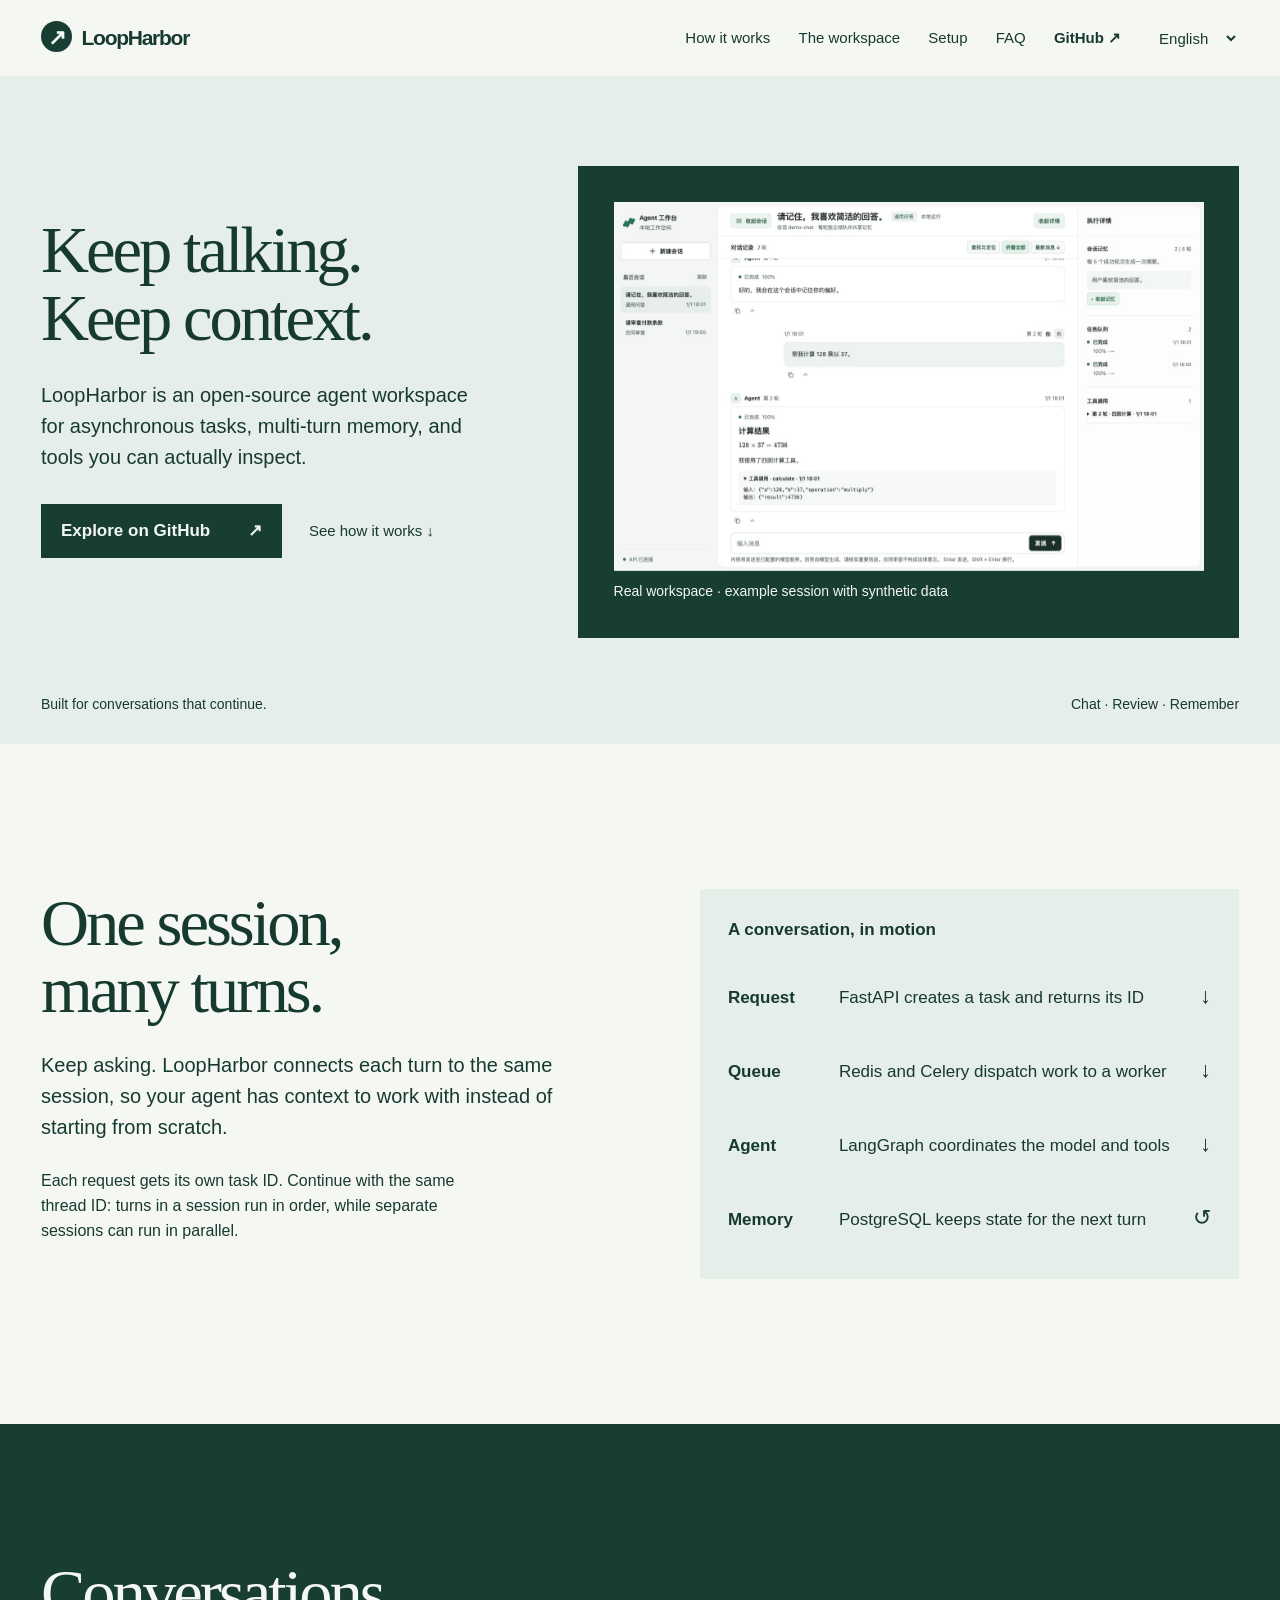
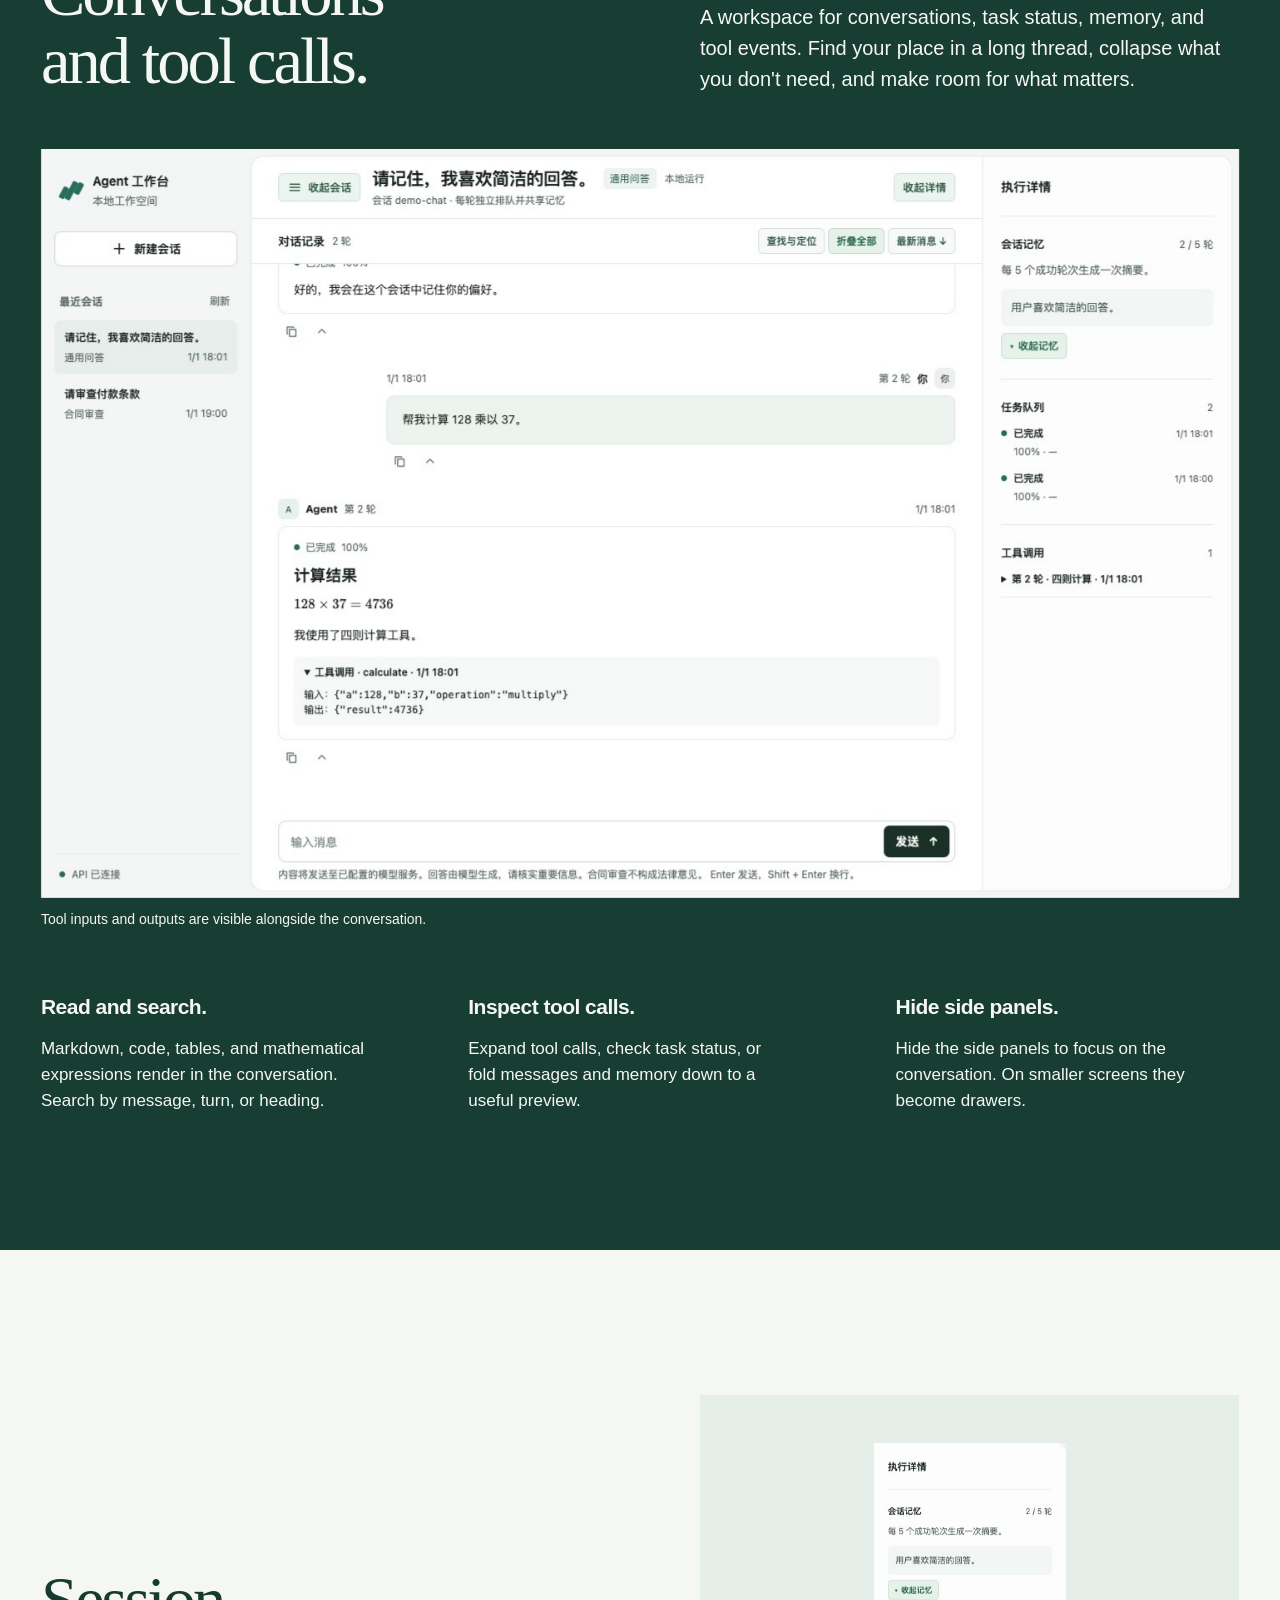
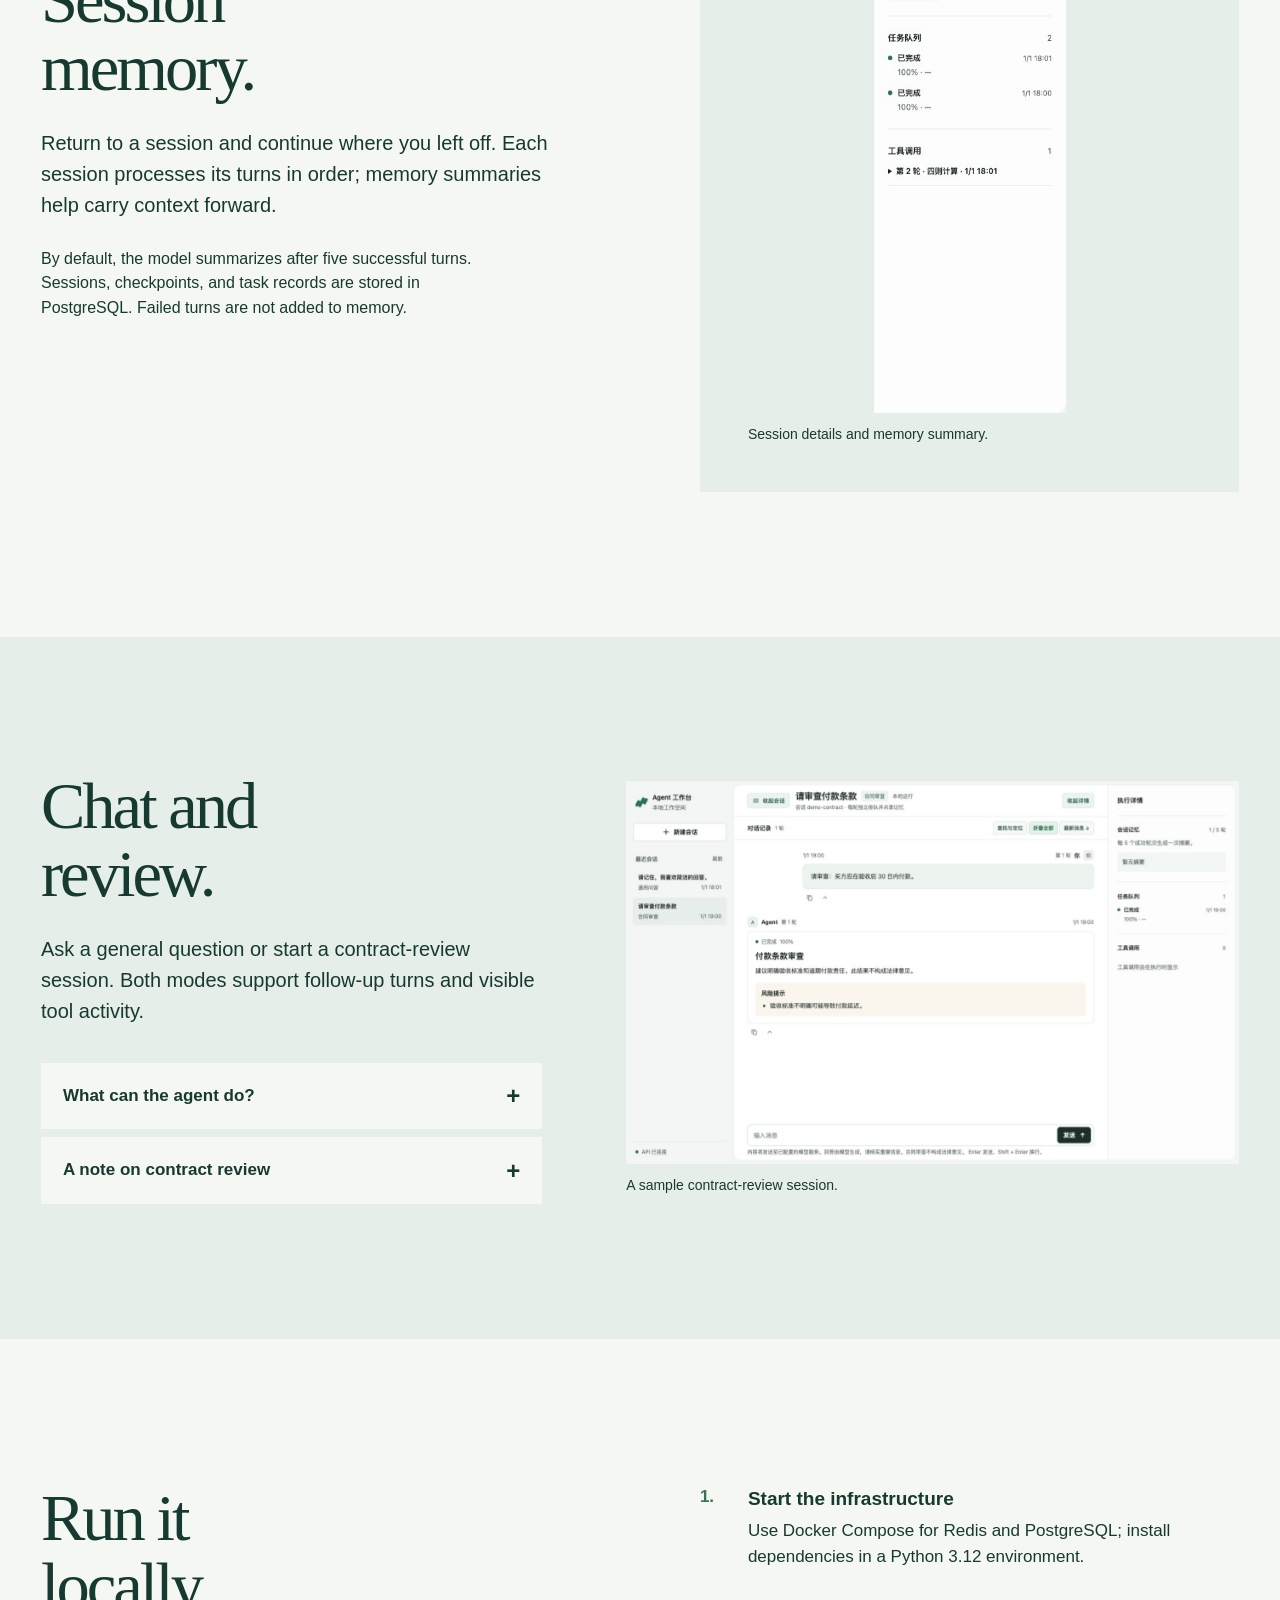
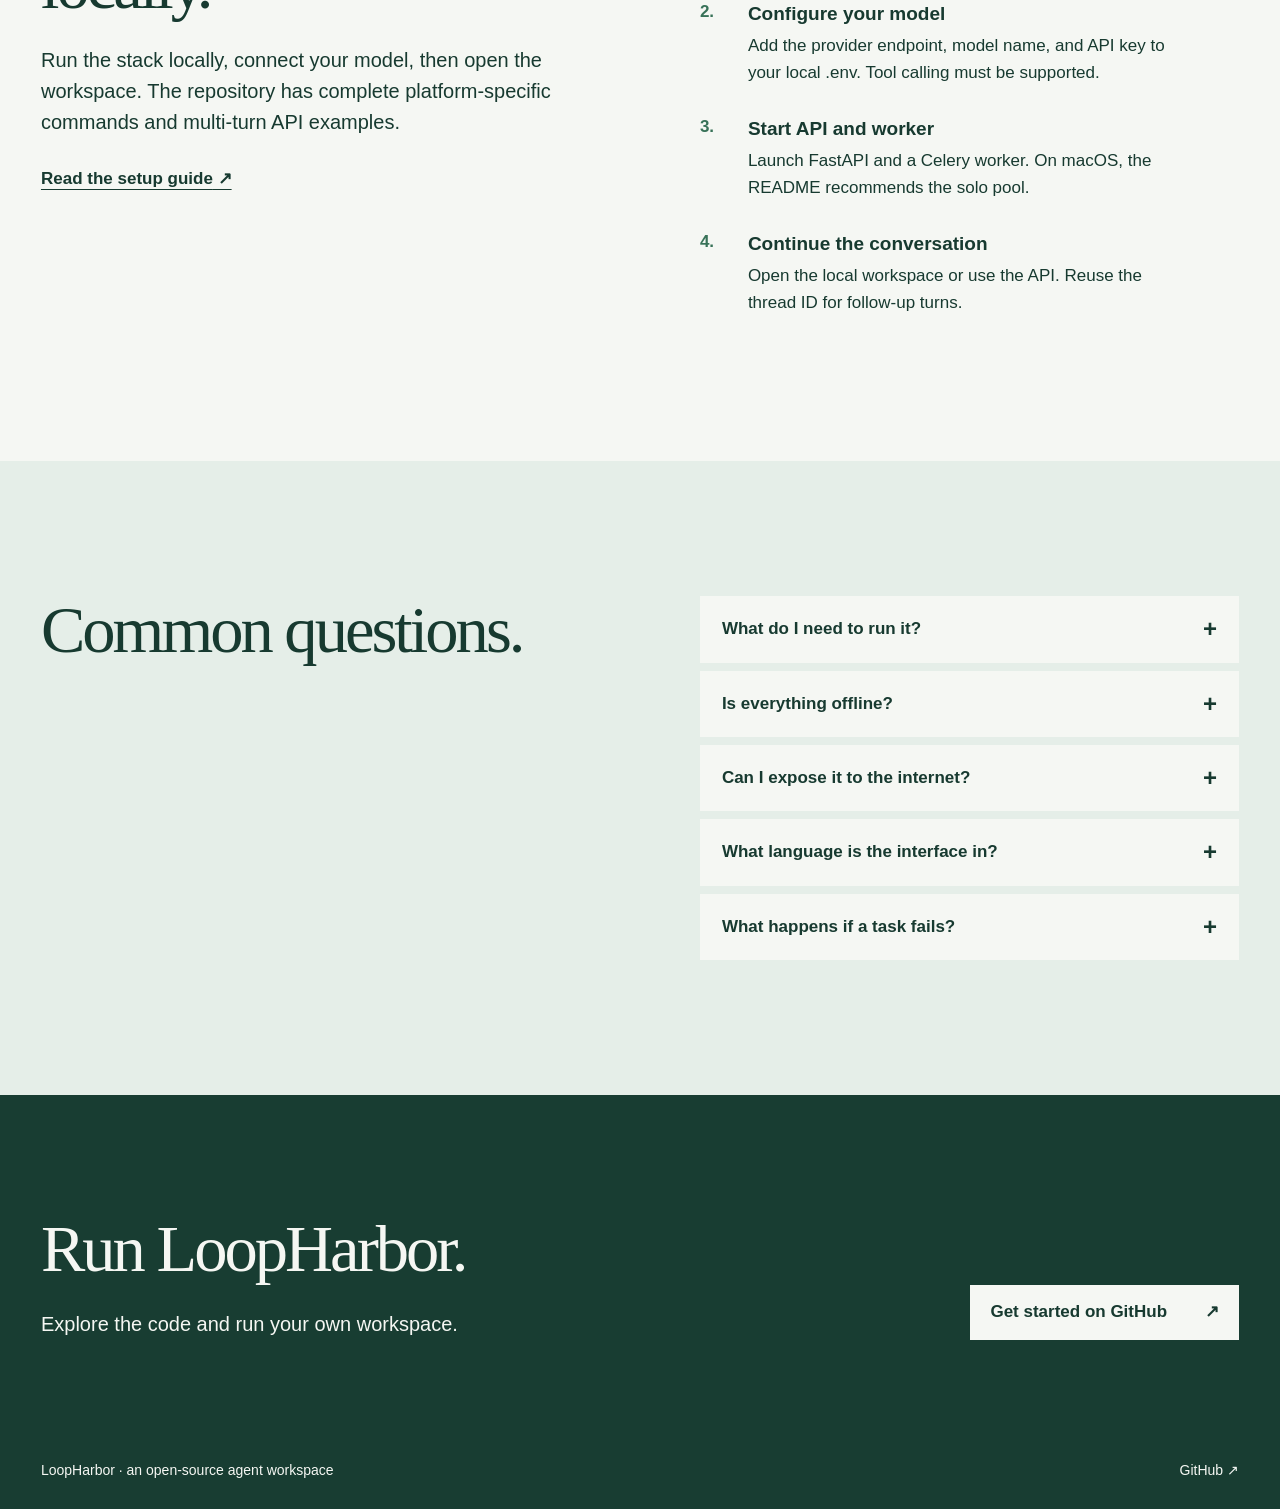
==== commit 35e63285: "优化宣传页面" ====
--- a/index.html
+++ b/index.html
@@ -47,7 +47,7 @@
 
     <section class="intro section-wrap" id="how">
       <div>
-        <h2><span data-i18n="introTitle1">More than</span><br><span data-i18n="introTitle2">one prompt.</span></h2>
+        <h2><span data-i18n="introTitle1">One session,</span><br><span data-i18n="introTitle2">many turns.</span></h2>
         <p data-i18n="introText">Keep asking. LoopHarbor connects each turn to the same session, so your agent has context to work with instead of starting from scratch.</p>
         <p class="intro-detail" data-i18n="introDetail">Each request gets its own task ID. Continue with the same thread ID: turns in a session run in order, while separate sessions can run in parallel.</p>
       </div>
@@ -62,7 +62,7 @@
 
     <section class="workspace-section" id="workspace">
       <div class="section-wrap workspace-heading">
-        <h2><span data-i18n="workspaceTitle1">See the work.</span><br><span data-i18n="workspaceTitle2">See the context.</span></h2>
+        <h2><span data-i18n="workspaceTitle1">Conversations</span><br><span data-i18n="workspaceTitle2">and tool calls.</span></h2>
         <p data-i18n="workspaceText">A workspace for conversations, task status, memory, and tool events. Find your place in a long thread, collapse what you don't need, and make room for what matters.</p>
       </div>
       <figure class="wide-shot section-wrap" data-ui>
@@ -70,28 +70,28 @@
         <figcaption data-i18n="toolCaption">Tool inputs and outputs are visible alongside the conversation.</figcaption>
       </figure>
       <div class="section-wrap capabilities">
-        <div><h3 data-i18n="readTitle">Read comfortably.</h3><p data-i18n="readText">Markdown, code, tables, and mathematical expressions render in the conversation. Search by message, turn, or heading.</p></div>
-        <div><h3 data-i18n="trailTitle">Follow the trail.</h3><p data-i18n="trailText">Expand tool calls, check task status, or fold messages and memory down to a useful preview.</p></div>
-        <div><h3 data-i18n="spaceTitle">Make space.</h3><p data-i18n="spaceText">Hide the side panels to focus on the conversation. On smaller screens they become drawers.</p></div>
+        <div><h3 data-i18n="readTitle">Read and search.</h3><p data-i18n="readText">Markdown, code, tables, and mathematical expressions render in the conversation. Search by message, turn, or heading.</p></div>
+        <div><h3 data-i18n="trailTitle">Inspect tool calls.</h3><p data-i18n="trailText">Expand tool calls, check task status, or fold messages and memory down to a useful preview.</p></div>
+        <div><h3 data-i18n="spaceTitle">Hide side panels.</h3><p data-i18n="spaceText">Hide the side panels to focus on the conversation. On smaller screens they become drawers.</p></div>
       </div>
     </section>
 
     <section class="memory-section section-wrap">
       <div class="memory-copy">
-        <h2><span data-i18n="memoryTitle1">Memory that</span><br><span data-i18n="memoryTitle2">moves with you.</span></h2>
+        <h2><span data-i18n="memoryTitle1">Session</span><br><span data-i18n="memoryTitle2">memory.</span></h2>
         <p data-i18n="memoryText">Return to a session and continue where you left off. Each session processes its turns in order; memory summaries help carry context forward.</p>
         <p class="small-note" data-i18n="memoryDetail">By default, the model summarizes after five successful turns. Sessions, checkpoints, and task records are stored in PostgreSQL. Failed turns are not added to memory.</p>
       </div>
       <figure class="memory-shot" data-ui>
         <img src="assets/memory.jpg" alt="Session details panel showing a sample memory summary and task queue in Chinese" data-i18n-alt="memoryAlt" width="300" height="882" loading="lazy">
-        <figcaption data-i18n="memoryCaption">Session details, at a glance.</figcaption>
+        <figcaption data-i18n="memoryCaption">Session details and memory summary.</figcaption>
       </figure>
     </section>
 
     <section class="review-section">
       <div class="section-wrap review-grid">
         <div>
-          <h2><span data-i18n="reviewTitle1">Chat. Review.</span><br><span data-i18n="reviewTitle2">Continue.</span></h2>
+          <h2><span data-i18n="reviewTitle1">Chat and</span><br><span data-i18n="reviewTitle2">review.</span></h2>
           <p data-i18n="reviewText">Ask a general question or start a contract-review session. Both modes support follow-up turns and visible tool activity.</p>
           <details>
             <summary><span data-i18n="agentQuestion">What can the agent do?</span> <span aria-hidden="true">+</span></summary>
@@ -111,7 +111,7 @@
 
     <section class="start section-wrap" id="start">
       <div class="start-heading">
-        <h2><span data-i18n="startTitle1">From code</span><br><span data-i18n="startTitle2">to conversation.</span></h2>
+        <h2><span data-i18n="startTitle1">Run it</span><br><span data-i18n="startTitle2">locally.</span></h2>
         <p data-i18n="startText">Run the stack locally, connect your model, then open the workspace. The repository has complete platform-specific commands and multi-turn API examples.</p>
         <a class="text-link" href="https://github.com/jimmyken/LoopHarbor#readme"><span data-i18n="startLink">Read the setup guide</span> ↗</a>
       </div>
@@ -124,7 +124,7 @@
     </section>
 
     <section class="faq section-wrap" id="faq">
-      <h2 data-i18n="faqTitle">Good to know.</h2>
+      <h2 data-i18n="faqTitle">Common questions.</h2>
       <div>
         <details><summary><span data-i18n="faq1">What do I need to run it?</span> <span aria-hidden="true">+</span></summary><p data-i18n="faq1Text">Python 3.12, Docker and Docker Compose, and a configured OpenAI-compatible model provider that supports tools and tool calls. Follow the setup instructions in the repository.</p></details>
         <details><summary><span data-i18n="faq2">Is everything offline?</span> <span aria-hidden="true">+</span></summary><p data-i18n="faq2Text">No. The workspace runs locally, but model inputs are sent to your configured provider. Review its privacy and data-use terms before submitting sensitive information.</p></details>
@@ -136,7 +136,7 @@
 
     <section class="closing">
       <div class="section-wrap closing-content">
-        <div><h2 data-i18n="closingTitle">Pick up the thread.</h2><p data-i18n="closingText">Explore the code, run your own workspace, and see where the next conversation takes you.</p></div>
+        <div><h2 data-i18n="closingTitle">Run LoopHarbor.</h2><p data-i18n="closingText">Explore the code and run your own workspace.</p></div>
         <a class="button button-light" href="https://github.com/jimmyken/LoopHarbor"><span data-i18n="closingCta">Get started on GitHub</span> <span aria-hidden="true">↗</span></a>
       </div>
       <footer class="section-wrap"><span data-i18n="footer">LoopHarbor · an open-source agent workspace</span><a href="https://github.com/jimmyken/LoopHarbor">GitHub ↗</a></footer>
--- a/style.css
+++ b/style.css
@@ -1,9 +1,3 @@
-@font-face {
-  font-family: "Loop Display";
-  src: local("Georgia");
-  font-display: swap;
-}
-
 :root {
   color-scheme: light;
   --ink: #173a30;
@@ -11,7 +5,8 @@
   --soft: #e5eee8;
   --green: #183d32;
   --bright: #b7e5c4;
-  --pad: clamp(20px, 3.2vw, 52px);
+  --pad: clamp(20px, 3.2vw, 48px);
+  --ease: cubic-bezier(.16, 1, .3, 1);
 }
 
 * { box-sizing: border-box; }
@@ -20,120 +15,128 @@
 img { display: block; max-width: 100%; height: auto; }
 figure, h1, h2, h3, p { margin: 0; }
 a { color: inherit; }
-a:focus-visible, summary:focus-visible, select:focus-visible { outline: 3px solid #489e76; outline-offset: 5px; }
+a:focus-visible, summary:focus-visible, select:focus-visible { outline: 3px solid #489e76; outline-offset: 4px; }
 .visually-hidden { position: absolute; width: 1px; height: 1px; overflow: hidden; clip-path: inset(50%); white-space: nowrap; }
-.section-wrap { padding-left: var(--pad); padding-right: var(--pad); }
-h1, h2 { font-family: "Loop Display", Georgia, serif; font-weight: 400; letter-spacing: -.045em; line-height: .98; }
-h2 { font-size: clamp(48px, 6.2vw, 96px); }
-h3 { font-size: 24px; letter-spacing: -.03em; line-height: 1.15; }
-p { max-width: 50ch; }
-figcaption { font-size: 13px; line-height: 1.4; margin-top: 12px; }
+.section-wrap { padding-inline: var(--pad); }
+h1, h2 { font-family: Georgia, serif; font-weight: 400; letter-spacing: -.045em; line-height: 1.02; text-wrap: balance; }
+h2 { font-size: clamp(44px, 5.2vw, 78px); }
+h3 { font-size: 21px; letter-spacing: -.025em; line-height: 1.2; }
+p { max-width: 52ch; text-wrap: pretty; }
+figcaption { margin-top: 12px; font-size: 14px; line-height: 1.4; }
 
-.site-header { height: 74px; padding: 0 var(--pad); display: flex; align-items: center; justify-content: space-between; gap: 24px; background: var(--paper); }
-.brand { text-decoration: none; font-size: 21px; font-weight: 750; letter-spacing: -.06em; white-space: nowrap; }
+.site-header { min-height: 76px; padding: 14px var(--pad); display: flex; align-items: center; gap: 30px; background: var(--paper); }
+.brand { flex: none; text-decoration: none; font-size: 21px; font-weight: 750; letter-spacing: -.06em; white-space: nowrap; }
 .brand-mark { display: inline-grid; place-items: center; width: 31px; height: 31px; margin-right: 5px; color: var(--paper); background: var(--green); font-size: 22px; border-radius: 50%; }
-nav { display: flex; align-items: center; gap: clamp(14px, 2vw, 30px); margin-left: auto; font-size: 15px; }
+nav { display: flex; flex-wrap: wrap; align-items: center; gap: 12px clamp(16px, 2.2vw, 34px); margin-left: auto; font-size: 15px; }
 nav a { text-decoration: none; }
 nav a:hover, .hero-link:hover, footer a:hover { text-decoration: underline; text-underline-offset: 4px; }
 .nav-github { font-weight: 700; }
-.nav-github span { margin-left: 10px; }
-.language-picker select { appearance: auto; border: 0; border-radius: 0; padding: 9px 5px; background: transparent; color: var(--ink); font: inherit; font-size: 15px; cursor: pointer; }
+.language-picker { flex: none; }
+.language-picker select { appearance: auto; border: 0; padding: 10px 4px; background: transparent; color: var(--ink); font: inherit; font-size: 15px; cursor: pointer; }
 
-.hero { background: var(--green); color: var(--paper); padding: 76px var(--pad) 24px; display: grid; grid-template-columns: minmax(0, .85fr) minmax(0, 1.15fr); gap: 50px; overflow: hidden; }
-.hero-copy { align-self: center; padding-bottom: 48px; }
-h1 { font-size: clamp(60px, 5.4vw, 88px); }
-.hero-copy p { margin: 30px 0; max-width: 39ch; font-size: clamp(17px, 1.5vw, 21px); }
-.button { display: inline-flex; min-height: 54px; align-items: center; justify-content: space-between; gap: 42px; padding: 14px 20px; font-weight: 700; text-decoration: none; transition: transform .2s ease, background-color .2s ease; }
-.button:hover { transform: translateY(-3px); background: var(--bright); }
-.button-light { background: var(--paper); color: var(--ink); }
+.hero { display: grid; grid-template-columns: minmax(0, .85fr) minmax(0, 1.15fr); gap: 32px 4%; padding: 90px var(--pad) 28px; background: var(--soft); }
+.hero-copy { align-self: center; padding-bottom: 30px; }
+h1 { font-size: clamp(48px, 5.2vw, 78px); }
+.hero-copy p { margin: 28px 0; max-width: 40ch; font-size: 20px; }
+.button { display: inline-flex; min-height: 54px; align-items: center; justify-content: space-between; gap: 38px; padding: 14px 20px; background: var(--green); color: var(--paper); font-weight: 700; text-decoration: none; transition: transform .2s var(--ease), background-color .2s ease; }
+.button:hover { background: #285d49; transform: translateY(-2px); }
+.button:active { transform: translateY(0); }
 .hero-link { display: inline-block; margin: 18px 0 0 22px; font-size: 15px; text-decoration: none; }
-.hero-image { align-self: center; background: #d6e5db; padding: 12px 12px 0; color: var(--ink); transform: rotate(2deg); transform-origin: center; }
+.hero-image { align-self: center; background: var(--green); padding: clamp(18px, 2.8vw, 40px); color: var(--paper); }
 .hero-image img { width: 100%; }
-.hero-image figcaption { padding: 0 5px 12px; }
-.hero-bottom { grid-column: 1 / -1; display: flex; justify-content: space-between; gap: 20px; margin-top: 8px; color: #d6e5db; font-size: 14px; }
+.hero-image figcaption { color: var(--paper); }
+.hero-bottom { grid-column: 1 / -1; display: flex; justify-content: space-between; gap: 20px; padding-top: 24px; font-size: 14px; }
 
-.intro { padding-top: 150px; padding-bottom: 150px; display: grid; grid-template-columns: 1fr 1fr; gap: 10%; }
-.intro p, .workspace-heading p, .memory-copy > p, .review-grid > div > p { margin-top: 30px; font-size: clamp(18px, 1.6vw, 22px); }
-.intro .intro-detail { font-size: 16px; max-width: 46ch; }
-.loop-diagram { background: var(--soft); padding: clamp(24px, 3vw, 42px); }
-.loop-heading { margin-bottom: 20px; font-weight: 700; }
-.loop-step { display: grid; grid-template-columns: minmax(100px, max-content) minmax(0, 1fr) 24px; align-items: baseline; gap: 12px; padding: 17px 0; }
-.loop-step + .loop-step { border-top: 2px solid #cbded2; }
+.intro { display: grid; grid-template-columns: minmax(0, 1fr) minmax(0, 1fr); gap: 10%; padding-block: 145px; }
+.intro p, .workspace-heading p, .memory-copy > p, .review-grid > div > p, .start-heading p { margin-top: 26px; font-size: 20px; }
+.intro .intro-detail, .memory-copy .small-note { font-size: 16px; }
+.loop-diagram { display: grid; align-content: start; gap: 8px; padding: 28px; background: var(--soft); }
+.loop-heading { margin-bottom: 12px; font-weight: 700; }
+.loop-step { display: grid; grid-template-columns: minmax(95px, max-content) minmax(0, 1fr) 24px; align-items: baseline; gap: 16px; padding: 16px 0; }
 .loop-step span:last-child { font-size: 22px; text-align: right; }
 
-.workspace-section { background: #dcebe1; padding: 135px 0 140px; }
-.workspace-heading { display: grid; grid-template-columns: 1fr 1fr; align-items: end; gap: 10%; margin-bottom: 55px; }
+.workspace-section { background: var(--green); color: var(--paper); padding-block: 135px; }
+.workspace-heading { display: grid; grid-template-columns: 1fr 1fr; align-items: end; gap: 10%; margin-bottom: 54px; }
 .workspace-heading p { margin-top: 0; }
 .wide-shot img { width: 100%; }
 .capabilities { display: grid; grid-template-columns: repeat(3, 1fr); gap: 7%; margin-top: 65px; }
-.capabilities p { margin-top: 17px; }
+.capabilities p { margin-top: 16px; }
 
-.memory-section { display: grid; grid-template-columns: 1fr 1fr; gap: 10%; padding-top: 150px; padding-bottom: 150px; align-items: center; }
-.memory-copy .small-note { font-size: 16px; max-width: 44ch; }
-.memory-shot { background: var(--soft); padding: 30px; }
-.memory-shot img { width: auto; max-height: 570px; margin: auto; }
-.review-section { background: #cae4d1; padding: 140px 0; }
+.memory-section { display: grid; grid-template-columns: 1fr 1fr; gap: 10%; align-items: center; padding-block: 145px; }
+.memory-shot { display: flex; flex-direction: column; align-items: center; background: var(--soft); padding: 48px; }
+.memory-shot img { width: min(100%, 300px); max-height: 570px; object-fit: contain; }
+.memory-shot figcaption { align-self: start; }
+
+.review-section { background: var(--soft); padding-block: 135px; }
 .review-grid { display: grid; grid-template-columns: .9fr 1.1fr; gap: 7%; align-items: center; }
-.review-grid details:first-of-type { margin-top: 40px; }
-details { border-top: 2px solid currentColor; }
-summary { cursor: pointer; list-style: none; display: flex; justify-content: space-between; gap: 20px; padding: 20px 0; font-weight: 700; }
+.review-grid details:first-of-type { margin-top: 36px; }
+details { background: var(--paper); }
+details + details { margin-top: 8px; }
+summary { display: flex; justify-content: space-between; align-items: center; gap: 20px; padding: 20px 22px; cursor: pointer; list-style: none; font-weight: 700; }
 summary::-webkit-details-marker { display: none; }
+summary:hover { background: var(--bright); }
 summary span:last-child { flex: none; font-size: 24px; line-height: 1; transition: transform .2s ease; }
 details[open] summary span:last-child { transform: rotate(45deg); }
-details p { padding: 0 30px 23px 0; }
+details p { padding: 0 22px 22px; }
 .review-shot img { width: 100%; }
-.start { background: #e8f0ea; display: grid; grid-template-columns: 1fr 1fr; gap: 10%; padding-top: 140px; padding-bottom: 140px; }
-.start-heading p { margin-top: 30px; font-size: clamp(18px, 1.6vw, 22px); }
+
+.start { display: grid; grid-template-columns: 1fr 1fr; gap: 10%; padding-block: 145px; }
 .text-link { display: inline-block; margin-top: 28px; font-weight: 700; text-underline-offset: 5px; }
-.start-list { list-style: none; margin: 0; padding: 0; counter-reset: steps; }
-.start-list li { display: grid; grid-template-columns: 38px 1fr; gap: 5px 16px; padding: 22px 0; border-bottom: 2px solid #c9dbce; counter-increment: steps; }
+.start-list { display: grid; gap: 28px; list-style: none; margin: 0; padding: 0; counter-reset: steps; }
+.start-list li { display: grid; grid-template-columns: 32px 1fr; gap: 5px 16px; counter-increment: steps; }
 .start-list li::before { content: counter(steps) "."; grid-row: 1 / 3; color: #387258; font-weight: 700; }
 .start-list strong { font-size: 19px; }
 .start-list span { max-width: 45ch; }
-.faq { display: grid; grid-template-columns: 1fr 1fr; gap: 10%; padding-top: 150px; padding-bottom: 150px; }
-.faq details:last-child, .review-grid details:last-of-type { border-bottom: 2px solid currentColor; }
-.closing { background: var(--green); color: var(--paper); overflow: hidden; }
-.closing-content { display: flex; justify-content: space-between; align-items: end; gap: 40px; padding-top: 130px; }
-.closing-content p { margin-top: 26px; font-size: 19px; }
-footer { display: flex; justify-content: space-between; gap: 20px; padding-top: 130px; padding-bottom: 28px; font-size: 14px; }
+
+.faq { display: grid; grid-template-columns: 1fr 1fr; gap: 10%; padding-block: 135px; background: var(--soft); }
+.faq h2 { align-self: start; }
+.closing { background: var(--green); color: var(--paper); }
+.closing-content { display: flex; justify-content: space-between; align-items: end; gap: 40px; padding-top: 120px; }
+.closing-content p { margin-top: 26px; font-size: 20px; }
+.closing .button { background: var(--paper); color: var(--ink); }
+.closing .button:hover { background: var(--bright); }
+footer { display: flex; justify-content: space-between; gap: 20px; padding-top: 120px; padding-bottom: 28px; font-size: 14px; }
 footer a { text-decoration: none; }
 
-@media (min-width: 801px) and (prefers-reduced-motion: no-preference) {
-  .hero-copy { animation: rise .75s both; }
-  .hero-image { animation: arrive 1s .1s both; }
-  @keyframes rise { from { opacity: 0; transform: translateY(20px); } to { opacity: 1; transform: translateY(0); } }
-  @keyframes arrive { from { opacity: 0; transform: translateY(30px) rotate(0); } to { opacity: 1; transform: translateY(0) rotate(2deg); } }
+@media (prefers-reduced-motion: no-preference) {
+  .hero-copy { animation: rise .75s var(--ease) both; }
+  .hero-image img { animation: image-arrive 1s var(--ease) both; }
+  .enter { animation: rise .7s var(--ease) both; }
+  @keyframes rise { from { opacity: .7; transform: translateY(16px); } to { opacity: 1; transform: translateY(0); } }
+  @keyframes image-arrive { from { opacity: .7; transform: translateY(18px) scale(.98); } to { opacity: 1; transform: translateY(0) scale(1); } }
 }
-@media (prefers-reduced-motion: no-preference) {
-  .enter { animation: section-enter .65s ease-out both; }
-  @keyframes section-enter { from { transform: translateY(16px); } to { transform: translateY(0); } }
+@media (max-width: 1050px) {
+  .site-header { flex-wrap: wrap; gap: 10px 24px; }
+  nav { order: 3; width: 100%; margin-left: 0; }
+  .language-picker { margin-left: auto; }
+  .hero { grid-template-columns: 1fr; padding-top: 64px; }
+  .hero-copy { padding-bottom: 0; }
+  .hero-image { width: 100%; }
+  h1 { font-size: clamp(48px, 7vw, 70px); }
 }
 @media (max-width: 800px) {
-  nav a:not(.nav-github) { display: none; }
-  .site-header { height: 64px; }
-  .hero { grid-template-columns: 1fr; padding-top: 60px; gap: 36px; }
-  .hero-copy { padding: 0; }
-  h1 { font-size: clamp(55px, 11vw, 82px); }
-  .hero-image { transform: none; }
-  .hero-bottom { margin-top: 0; font-size: 13px; }
-  .intro, .workspace-heading, .memory-section, .review-grid, .faq, .start { grid-template-columns: 1fr; gap: 45px; }
-  .intro, .memory-section, .faq, .start { padding-top: 95px; padding-bottom: 95px; }
-  .workspace-section, .review-section { padding-top: 95px; padding-bottom: 95px; }
-  .workspace-heading { margin-bottom: 45px; }
-  .capabilities { grid-template-columns: 1fr; gap: 30px; margin-top: 45px; }
+  .intro, .workspace-heading, .memory-section, .review-grid, .faq, .start { grid-template-columns: 1fr; gap: 42px; }
+  .intro, .memory-section, .faq, .start { padding-block: 96px; }
+  .workspace-section, .review-section { padding-block: 96px; }
+  .workspace-heading { margin-bottom: 42px; }
+  .capabilities { grid-template-columns: 1fr; gap: 32px; margin-top: 45px; }
   .closing-content { padding-top: 90px; align-items: start; flex-direction: column; }
 }
 @media (max-width: 480px) {
+  h1 { font-size: clamp(42px, 11vw, 54px); }
   html:lang(ja) h1, html:lang(de) h1 { font-size: clamp(36px, 10.1vw, 48px); }
-  .site-header { gap: 10px; }
+  h2 { font-size: clamp(39px, 10vw, 48px); }
+  .site-header { gap: 8px 10px; }
   .brand { font-size: 18px; }
-  nav { gap: 0; font-size: 14px; }
-  .nav-github span { display: none; }
+  nav { display: grid; grid-template-columns: repeat(3, minmax(0, 1fr)); gap: 12px; font-size: 14px; }
   .language-picker select { max-width: 108px; font-size: 14px; }
+  .hero { padding-top: 48px; gap: 28px; }
+  .hero-copy p { font-size: 18px; }
   .hero-link { margin-left: 0; display: block; }
   .hero-bottom span:last-child { text-align: right; }
-  .loop-step { grid-template-columns: minmax(70px, max-content) minmax(0, 1fr) 20px; font-size: 15px; }
-  .memory-shot { padding: 20px; }
+  .loop-diagram { padding: 20px; }
+  .loop-step { grid-template-columns: minmax(65px, max-content) minmax(0, 1fr) 20px; gap: 10px; font-size: 15px; }
+  .memory-shot { padding: 28px; }
   footer { flex-direction: column; }
 }
 @media (prefers-reduced-motion: reduce) {
